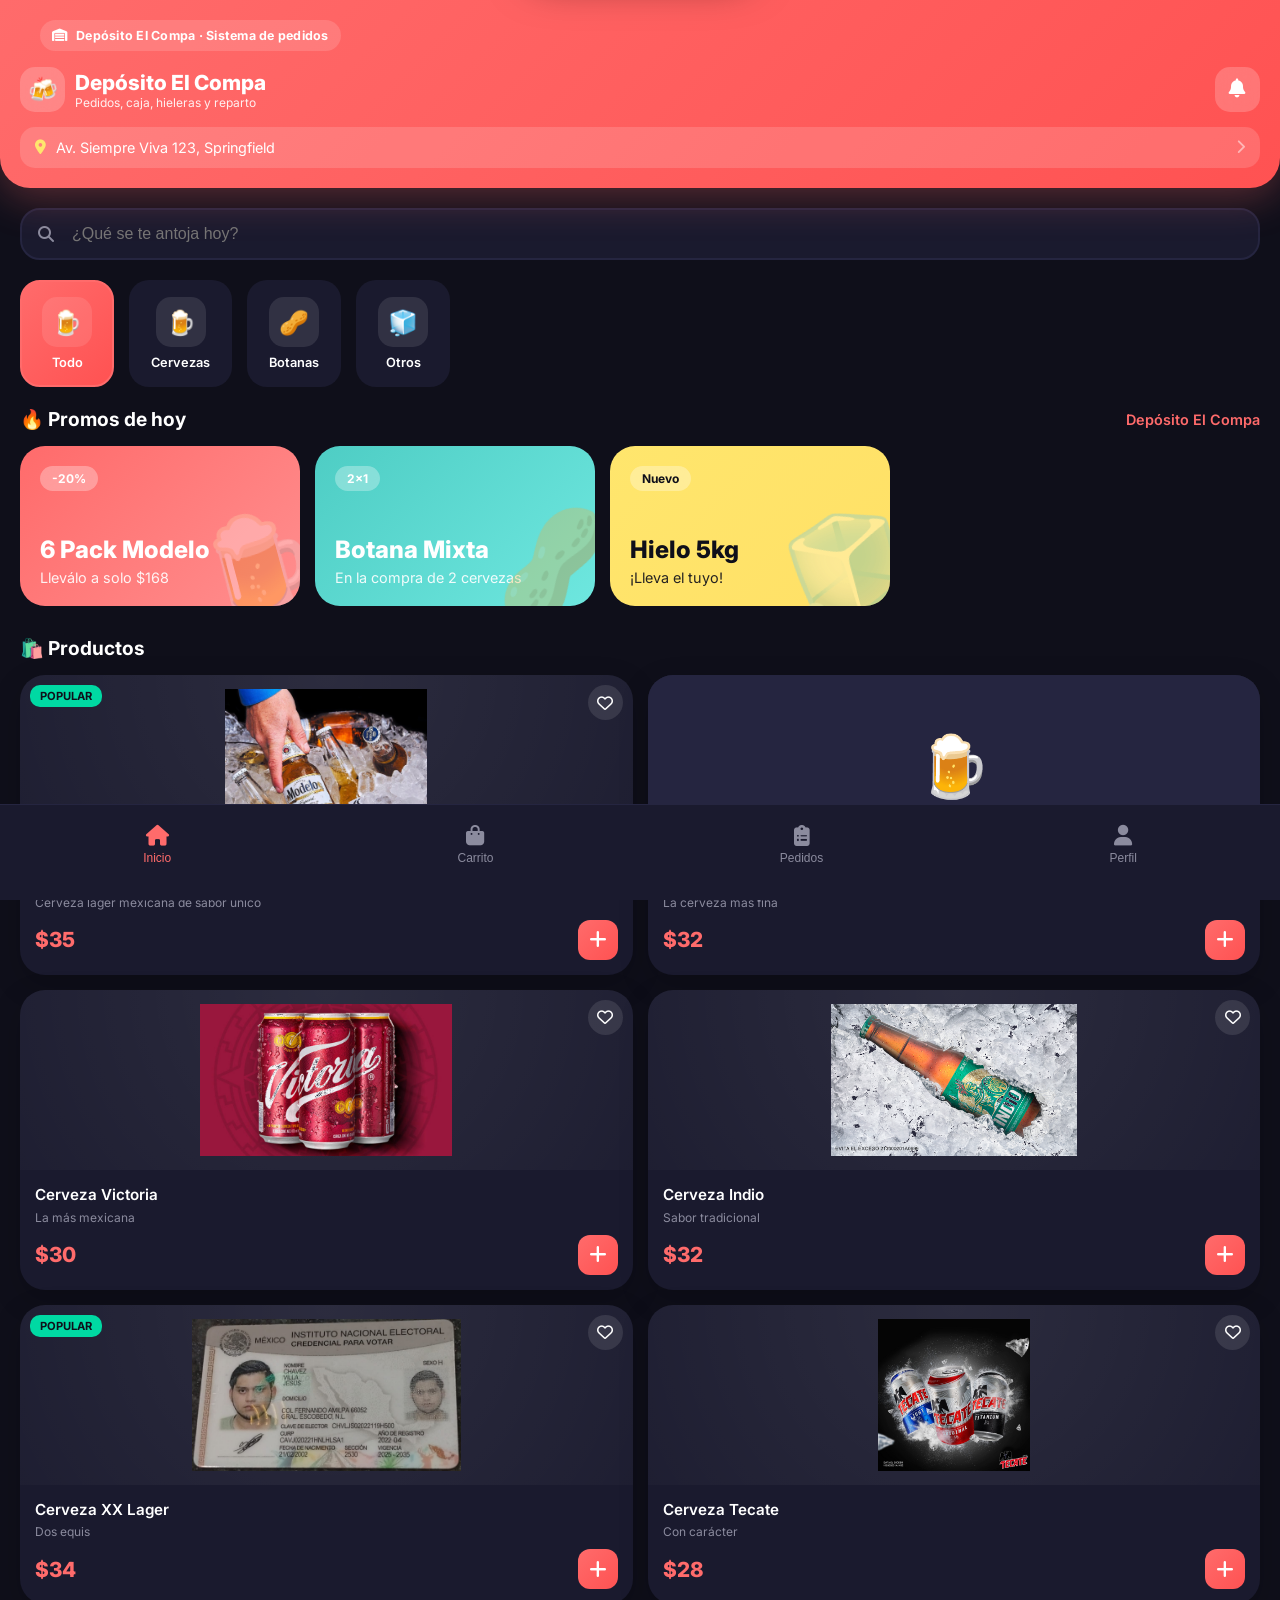
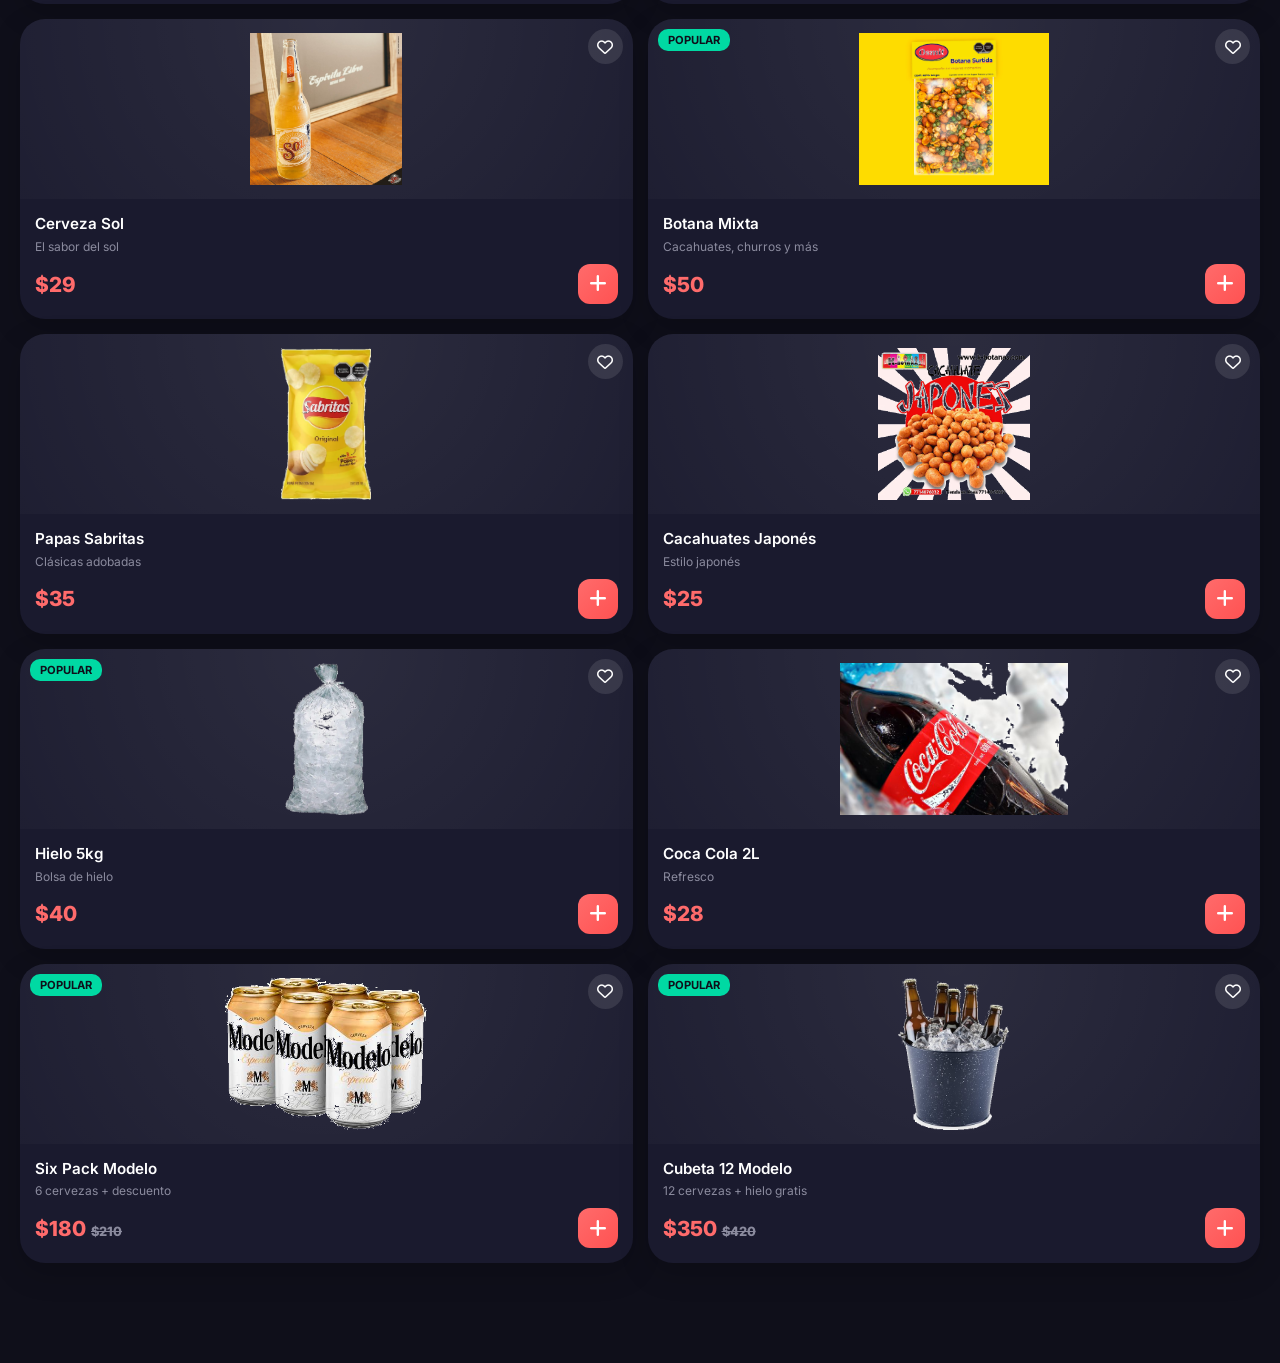
==== index.html @ a89395f4 "Make depot landing pages clearly distinct" ====
<!DOCTYPE html>
<html lang="es">
<head>
    <meta charset="UTF-8">
    <meta name="viewport" content="width=device-width, initial-scale=1.0, maximum-scale=1.0, user-scalable=no">
    <meta name="theme-color" content="#ff6b6b">
    <title>Depósito El Compa - Pedidos y Entregas</title>
    <link href="https://cdnjs.cloudflare.com/ajax/libs/font-awesome/6.4.0/css/all.min.css" rel="stylesheet">
    <link href="https://fonts.googleapis.com/css2?family=Inter:wght@300;400;500;600;700;800&display=swap" rel="stylesheet">
    <style>
        :root {
            --primary: #ff6b6b;
            --primary-dark: #ff5252;
            --secondary: #4ecdc4;
            --accent: #ffe66d;
            --dark: #0f0f1a;
            --dark-light: #1a1a2e;
            --dark-lighter: #252540;
            --light: #ffffff;
            --gray: #8b8b9e;
            --success: #00d9a3;
            --warning: #ffc107;
            --danger: #ff4757;
            --gradient: linear-gradient(135deg, var(--primary) 0%, var(--primary-dark) 100%);
            --shadow: 0 10px 40px rgba(255, 107, 107, 0.3);
        }
        * { margin: 0; padding: 0; box-sizing: border-box; -webkit-tap-highlight-color: transparent; }
        body { font-family: 'Inter', sans-serif; background: var(--dark); color: var(--light); min-height: 100vh; overflow-x: hidden; padding-bottom: 100px; }
        @keyframes slideUp { from { transform: translateY(100%); opacity: 0; } to { transform: translateY(0); opacity: 1; } }
        @keyframes fadeIn { from { opacity: 0; } to { opacity: 1; } }
        @keyframes pulse { 0%, 100% { transform: scale(1); } 50% { transform: scale(1.05); } }
        @keyframes float { 0%, 100% { transform: translateY(0); } 50% { transform: translateY(-10px); } }
        @keyframes bounce { 0%, 100% { transform: translateY(0); } 50% { transform: translateY(-20px); } }
        .app-header { background: var(--gradient); padding: 20px; position: sticky; top: 0; z-index: 100; border-radius: 0 0 30px 30px; box-shadow: var(--shadow); }
        .header-top { display: flex; justify-content: space-between; align-items: center; margin-bottom: 15px; }
        .logo { display: flex; align-items: center; gap: 10px; }
        .logo-icon { width: 45px; height: 45px; background: rgba(255,255,255,0.2); border-radius: 15px; display: flex; align-items: center; justify-content: center; font-size: 24px; backdrop-filter: blur(10px); }
        .logo-text h1 { font-size: 1.3rem; font-weight: 800; }
        .logo-text p { font-size: 0.75rem; opacity: 0.9; }
        .header-actions { display: flex; gap: 10px; }
        .btn-icon { width: 45px; height: 45px; border-radius: 15px; background: rgba(255,255,255,0.2); border: none; color: white; display: flex; align-items: center; justify-content: center; font-size: 1.2rem; backdrop-filter: blur(10px); cursor: pointer; }
        .location-bar { display: flex; align-items: center; gap: 10px; background: rgba(255,255,255,0.15); padding: 12px 15px; border-radius: 15px; font-size: 0.9rem; cursor: pointer; }
        .location-bar i:first-child { color: var(--accent); }
        .location-bar span { flex: 1; white-space: nowrap; overflow: hidden; text-overflow: ellipsis; }
        .search-container { padding: 20px; }
        .search-box { position: relative; }
        .search-input { width: 100%; padding: 15px 20px 15px 50px; background: var(--dark-light); border: 2px solid var(--dark-lighter); border-radius: 20px; color: white; font-size: 1rem; transition: all 0.3s; }
        .search-input:focus { outline: none; border-color: var(--primary); }
        .search-icon { position: absolute; left: 18px; top: 50%; transform: translateY(-50%); color: var(--gray); }
        .categories { padding: 0 20px 20px; display: flex; gap: 15px; overflow-x: auto; scrollbar-width: none; }
        .categories::-webkit-scrollbar { display: none; }
        .category-chip { display: flex; flex-direction: column; align-items: center; gap: 8px; padding: 15px 20px; background: var(--dark-light); border: 2px solid transparent; border-radius: 20px; min-width: 80px; cursor: pointer; transition: all 0.3s; }
        .category-chip.active { background: var(--gradient); border-color: var(--primary); }
        .category-icon { width: 50px; height: 50px; background: rgba(255,255,255,0.1); border-radius: 15px; display: flex; align-items: center; justify-content: center; font-size: 1.5rem; }
        .category-name { font-size: 0.8rem; font-weight: 600; }
        .promo-section { padding: 0 20px 20px; }
        .section-header { display: flex; justify-content: space-between; align-items: center; margin-bottom: 15px; }
        .section-title { font-size: 1.2rem; font-weight: 700; }
        .see-all { color: var(--primary); font-size: 0.9rem; font-weight: 600; }
        .promo-scroll { display: flex; gap: 15px; overflow-x: auto; scrollbar-width: none; padding-bottom: 10px; }
        .promo-card { min-width: 280px; height: 160px; background: linear-gradient(135deg, var(--primary), #ff8e8e); border-radius: 25px; padding: 20px; position: relative; overflow: hidden; display: flex; flex-direction: column; justify-content: space-between; }
        .promo-card:nth-child(2) { background: linear-gradient(135deg, var(--secondary), #6ee7df); }
        .promo-card:nth-child(3) { background: linear-gradient(135deg, var(--accent), #ffe066); color: var(--dark); }
        .promo-badge { background: rgba(255,255,255,0.3); backdrop-filter: blur(10px); padding: 5px 12px; border-radius: 20px; font-size: 0.75rem; font-weight: 700; width: fit-content; }
        .promo-content h3 { font-size: 1.5rem; font-weight: 800; margin-bottom: 5px; }
        .promo-content p { font-size: 0.9rem; opacity: 0.9; }
        .promo-img { position: absolute; right: -20px; bottom: -20px; font-size: 100px; opacity: 0.3; transform: rotate(-15deg); }
        .products-section { padding: 0 20px; }
        .products-grid { display: grid; grid-template-columns: repeat(2, 1fr); gap: 15px; }
        .product-card { background: var(--dark-light); border-radius: 25px; overflow: hidden; position: relative; animation: fadeIn 0.5s ease; cursor: pointer; box-shadow: 0 10px 30px rgba(0,0,0,0.18); }
        .product-image { height: 180px; padding: 14px; background: radial-gradient(circle at top, rgba(255,255,255,0.08), rgba(255,255,255,0.02)); display: flex; align-items: center; justify-content: center; position: relative; overflow: hidden; }
        .product-image img, .product-detail-image img { width: 100%; height: 100%; object-fit: contain; object-position: center; display: block; transition: transform 0.25s ease; }
        .product-card:hover .product-image img { transform: scale(1.03); }
        .product-image .image-fallback, .product-detail-image .image-fallback { position:absolute; inset:0; background: var(--dark-lighter); color:#fff; }
        .product-badge { position: absolute; top: 10px; left: 10px; background: var(--success); color: var(--dark); padding: 4px 10px; border-radius: 10px; font-size: 0.7rem; font-weight: 700; }
        .product-fav { position: absolute; top: 10px; right: 10px; width: 35px; height: 35px; background: rgba(255,255,255,0.1); border-radius: 50%; display: flex; align-items: center; justify-content: center; border: none; color: white; font-size: 1rem; cursor: pointer; }
        .product-info { padding: 15px; }
        .product-name { font-weight: 600; font-size: 0.95rem; margin-bottom: 5px; line-height: 1.3; }
        .product-desc { font-size: 0.75rem; color: var(--gray); margin-bottom: 10px; }
        .product-footer { display: flex; justify-content: space-between; align-items: center; }
        .product-price { font-size: 1.3rem; font-weight: 800; color: var(--primary); }
        .product-price span { font-size: 0.8rem; color: var(--gray); text-decoration: line-through; margin-left: 5px; }
        .btn-add { width: 40px; height: 40px; border-radius: 12px; background: var(--gradient); border: none; color: white; display: flex; align-items: center; justify-content: center; font-size: 1.2rem; cursor: pointer; }
        .floating-cart { position: fixed; bottom: 100px; left: 50%; transform: translateX(-50%); background: var(--gradient); padding: 15px 25px; border-radius: 50px; display: flex; align-items: center; gap: 15px; box-shadow: var(--shadow); z-index: 99; animation: slideUp 0.3s ease; cursor: pointer; }
        .cart-info { display: flex; flex-direction: column; }
        .cart-count { font-size: 0.8rem; opacity: 0.9; }
        .cart-total { font-size: 1.2rem; font-weight: 800; }
        .cart-arrow { width: 35px; height: 35px; background: rgba(255,255,255,0.2); border-radius: 50%; display: flex; align-items: center; justify-content: center; }
        .bottom-nav { position: fixed; bottom: 0; left: 0; right: 0; background: var(--dark-light); border-top: 1px solid var(--dark-lighter); display: flex; justify-content: space-around; padding: 10px 0 25px; z-index: 100; }
        .nav-item { display: flex; flex-direction: column; align-items: center; gap: 5px; padding: 10px 20px; color: var(--gray); text-decoration: none; font-size: 0.75rem; background: none; border: none; cursor: pointer; transition: all 0.3s; }
        .nav-item.active { color: var(--primary); }
        .nav-item i { font-size: 1.3rem; }
        .modal { display: none; position: fixed; top: 0; left: 0; width: 100%; height: 100%; background: rgba(0,0,0,0.8); backdrop-filter: blur(10px); z-index: 1000; animation: fadeIn 0.3s; }
        .modal.active { display: flex; flex-direction: column; justify-content: flex-end; }
        .modal-content { background: var(--dark-light); border-radius: 30px 30px 0 0; max-height: 90vh; overflow-y: auto; animation: slideUp 0.3s ease; }
        .modal-header { padding: 20px; border-bottom: 1px solid var(--dark-lighter); display: flex; justify-content: space-between; align-items: center; }
        .modal-title { font-size: 1.3rem; font-weight: 700; }
        .btn-close { width: 40px; height: 40px; border-radius: 50%; background: var(--dark-lighter); border: none; color: white; font-size: 1.2rem; cursor: pointer; }
        .product-detail-image { height: 300px; padding: 18px; background: radial-gradient(circle at top, rgba(255,255,255,0.08), rgba(255,255,255,0.02)); display: flex; align-items: center; justify-content: center; position: relative; overflow:hidden; }
        .product-detail-info { padding: 25px; }
        .product-detail-header { display: flex; justify-content: space-between; align-items: start; margin-bottom: 15px; }
        .product-detail-title { font-size: 1.5rem; font-weight: 700; flex: 1; }
        .product-detail-price { font-size: 1.8rem; font-weight: 800; color: var(--primary); }
        .product-detail-desc { color: var(--gray); line-height: 1.6; margin-bottom: 20px; }
        .quantity-selector { display: flex; align-items: center; justify-content: center; gap: 20px; margin: 30px 0; padding: 20px; background: var(--dark-lighter); border-radius: 20px; }
        .qty-btn { width: 50px; height: 50px; border-radius: 15px; background: var(--dark); border: none; color: white; font-size: 1.5rem; cursor: pointer; }
        .qty-value { font-size: 1.5rem; font-weight: 700; min-width: 50px; text-align: center; }
        .btn-primary { width: 100%; padding: 18px; background: var(--gradient); border: none; border-radius: 20px; color: white; font-size: 1.1rem; font-weight: 700; cursor: pointer; display: flex; align-items: center; justify-content: center; gap: 10px; }
        .cart-items { padding: 20px; }
        .cart-item { display: flex; gap: 15px; padding: 15px; background: var(--dark-lighter); border-radius: 20px; margin-bottom: 15px; }
        .cart-item-img { width: 80px; height: 80px; background: var(--dark); border-radius: 15px; display: flex; align-items: center; justify-content: center; font-size: 2rem; }
        .cart-item-info { flex: 1; }
        .cart-item-name { font-weight: 600; margin-bottom: 5px; }
        .cart-item-price { color: var(--primary); font-weight: 700; font-size: 1.1rem; }
        .cart-item-actions { display: flex; align-items: center; gap: 15px; margin-top: 10px; }
        .cart-qty { display: flex; align-items: center; gap: 10px; background: var(--dark); padding: 5px 15px; border-radius: 10px; }
        .cart-qty button { background: none; border: none; color: white; font-size: 1.2rem; width: 30px; cursor: pointer; }
        .cart-summary { padding: 20px; border-top: 1px solid var(--dark-lighter); }
        .summary-row { display: flex; justify-content: space-between; margin-bottom: 10px; color: var(--gray); }
        .summary-row.total { color: white; font-size: 1.3rem; font-weight: 700; margin-top: 15px; padding-top: 15px; border-top: 1px solid var(--dark-lighter); }
        .checkout-form { padding: 20px; }
        .form-group { margin-bottom: 20px; }
        .form-label { display: block; margin-bottom: 8px; font-weight: 600; font-size: 0.9rem; }
        .form-input, .form-select, .form-textarea { width: 100%; padding: 15px; background: var(--dark-lighter); border: 2px solid transparent; border-radius: 15px; color: white; font-size: 1rem; font-family: inherit; }
        .form-input:focus, .form-select:focus, .form-textarea:focus { outline: none; border-color: var(--primary); }
        .payment-methods { display: flex; gap: 10px; flex-wrap: wrap; }
        .payment-method { flex: 1; min-width: 100px; padding: 15px; background: var(--dark-lighter); border: 2px solid transparent; border-radius: 15px; text-align: center; cursor: pointer; transition: all 0.3s; }
        .payment-method.selected { border-color: var(--primary); background: rgba(255, 107, 107, 0.1); }
        .payment-method i { font-size: 1.5rem; margin-bottom: 8px; display: block; }
        .tracking-container { padding: 20px; text-align: center; }
        .tracking-icon { width: 120px; height: 120px; background: var(--gradient); border-radius: 50%; display: flex; align-items: center; justify-content: center; font-size: 60px; margin: 0 auto 30px; animation: float 3s ease-in-out infinite; box-shadow: var(--shadow); }
        .tracking-status { font-size: 1.5rem; font-weight: 700; margin-bottom: 10px; }
        .tracking-desc { color: var(--gray); margin-bottom: 30px; }
        .progress-bar { display: flex; justify-content: space-between; position: relative; margin-bottom: 40px; }
        .progress-line { position: absolute; top: 20px; left: 10%; right: 10%; height: 4px; background: var(--dark-lighter); z-index: 0; }
        .progress-fill { height: 100%; background: var(--gradient); transition: width 0.5s ease; }
        .progress-step { display: flex; flex-direction: column; align-items: center; gap: 10px; z-index: 1; }
        .step-dot { width: 40px; height: 40px; border-radius: 50%; background: var(--dark-lighter); display: flex; align-items: center; justify-content: center; font-size: 1rem; border: 3px solid transparent; }
        .progress-step.active .step-dot { background: var(--gradient); border-color: var(--primary); animation: pulse 2s infinite; }
        .progress-step.completed .step-dot { background: var(--success); }
        .step-label { font-size: 0.75rem; color: var(--gray); }
        .progress-step.active .step-label { color: var(--primary); font-weight: 600; }
        .order-history-item { padding: 20px; background: var(--dark-lighter); border-radius: 20px; margin-bottom: 15px; }
        .history-header { display: flex; justify-content: space-between; align-items: center; margin-bottom: 15px; }
        .history-id { font-weight: 700; }
        .history-date { font-size: 0.8rem; color: var(--gray); }
        .history-status { padding: 5px 12px; border-radius: 20px; font-size: 0.75rem; font-weight: 700; }
        .status-delivered { background: rgba(0, 217, 163, 0.2); color: var(--success); }
        .status-cancelled { background: rgba(255, 71, 87, 0.2); color: var(--danger); }
        .history-products { display: flex; gap: 10px; margin-bottom: 15px; }
        .history-product { width: 50px; height: 50px; background: var(--dark); border-radius: 12px; display: flex; align-items: center; justify-content: center; font-size: 1.5rem; }
        .history-footer { display: flex; justify-content: space-between; align-items: center; padding-top: 15px; border-top: 1px solid var(--dark); }
        .history-total { font-size: 1.2rem; font-weight: 700; }
        .btn-reorder { padding: 10px 20px; background: var(--gradient); border: none; border-radius: 12px; color: white; font-weight: 600; font-size: 0.9rem; cursor: pointer; }
        .profile-header { background: var(--gradient); padding: 40px 20px; text-align: center; border-radius: 0 0 30px 30px; }
        .profile-avatar { width: 100px; height: 100px; background: rgba(255,255,255,0.2); border-radius: 50%; display: flex; align-items: center; justify-content: center; font-size: 50px; margin: 0 auto 15px; border: 4px solid rgba(255,255,255,0.3); }
        .profile-name { font-size: 1.5rem; font-weight: 700; }
        .profile-phone { opacity: 0.9; margin-top: 5px; }
        .profile-menu { padding: 20px; }
        .menu-item { display: flex; align-items: center; gap: 15px; padding: 20px; background: var(--dark-lighter); border-radius: 15px; margin-bottom: 10px; text-decoration: none; color: white; cursor: pointer; border: none; width: 100%; text-align: left; }
        .menu-icon { width: 45px; height: 45px; background: var(--dark); border-radius: 12px; display: flex; align-items: center; justify-content: center; font-size: 1.2rem; color: var(--primary); }
        .menu-arrow { margin-left: auto; color: var(--gray); }
        .toast { position: fixed; top: 20px; left: 50%; transform: translateX(-50%) translateY(-100px); background: var(--dark-light); padding: 15px 25px; border-radius: 50px; display: flex; align-items: center; gap: 10px; box-shadow: 0 10px 40px rgba(0,0,0,0.5); z-index: 2000; transition: transform 0.3s ease; border: 1px solid var(--dark-lighter); }
        .toast.show { transform: translateX(-50%) translateY(0); }
        .toast.success { border-color: var(--success); }
        .toast i { font-size: 1.2rem; color: var(--success); }
        .empty-state { text-align: center; padding: 60px 20px; }
        .empty-icon { font-size: 80px; margin-bottom: 20px; opacity: 0.5; }
        .empty-title { font-size: 1.3rem; font-weight: 700; margin-bottom: 10px; }
        .empty-desc { color: var(--gray); margin-bottom: 20px; }
        .hidden { display: none !important; }
        .beer-animation { position: fixed; top: 50%; left: 50%; transform: translate(-50%, -50%); font-size: 100px; z-index: 3000; animation: bounce 0.5s ease; pointer-events: none; }
    </style>
</head>
<body>
    <div class="toast" id="toast"><i class="fas fa-check-circle"></i><span id="toastMessage">Producto agregado</span></div>
    <header class="app-header" id="mainHeader">
        <div style="margin:0 20px 16px; display:inline-flex; align-items:center; gap:8px; padding:8px 12px; border-radius:999px; background:rgba(255,255,255,.14); color:#fff; font-size:.78rem; font-weight:700; letter-spacing:.02em;">
            <i class="fas fa-warehouse"></i> Depósito El Compa · Sistema de pedidos
        </div>
        <div class="header-top">
            <div class="logo">
                <div class="logo-icon">🍻</div>
                <div class="logo-text"><h1>Depósito El Compa</h1><p>Pedidos, caja, hieleras y reparto</p></div>
            </div>
            <div class="header-actions"><button class="btn-icon" onclick="showNotifications()"><i class="fas fa-bell"></i></button></div>
        </div>
        <div class="location-bar" onclick="editAddress()"><i class="fas fa-map-marker-alt"></i><span id="userAddress">Av. Siempre Viva 123, Springfield</span><i class="fas fa-chevron-right" style="opacity: 0.5;"></i></div>
    </header>
    <main id="mainContent">
        <div class="search-container"><div class="search-box"><i class="fas fa-search search-icon"></i><input type="text" class="search-input" placeholder="¿Qué se te antoja hoy?" id="searchInput" onkeyup="searchProducts()"></div></div>
        <div class="categories" id="categoriesContainer">
            <div class="category-chip active" onclick="filterCategory('all', this)"><div class="category-icon">🍺</div><span class="category-name">Todo</span></div>
            <div class="category-chip" onclick="filterCategory('cerveza', this)"><div class="category-icon">🍺</div><span class="category-name">Cervezas</span></div>
            <div class="category-chip" onclick="filterCategory('botana', this)"><div class="category-icon">🥜</div><span class="category-name">Botanas</span></div>
            <div class="category-chip" onclick="filterCategory('otros', this)"><div class="category-icon">🧊</div><span class="category-name">Otros</span></div>
        </div>
        <div class="promo-section">
            <div class="section-header"><h2 class="section-title">🔥 Promos de hoy</h2><span class="see-all">Depósito El Compa</span></div>
            <div class="promo-scroll">
                <div class="promo-card" onclick="quickAdd(13)"><span class="promo-badge">-20%</span><div class="promo-content"><h3>6 Pack Modelo</h3><p>Lleválo a solo $168</p></div><div class="promo-img">🍺</div></div>
                <div class="promo-card" onclick="quickAdd(8)"><span class="promo-badge">2x1</span><div class="promo-content"><h3>Botana Mixta</h3><p>En la compra de 2 cervezas</p></div><div class="promo-img">🥜</div></div>
                <div class="promo-card" onclick="quickAdd(11)"><span class="promo-badge">Nuevo</span><div class="promo-content"><h3>Hielo 5kg</h3><p>¡Lleva el tuyo!</p></div><div class="promo-img">🧊</div></div>
            </div>
        </div>
        <div class="products-section"><div class="section-header"><h2 class="section-title">🛍️ Productos</h2></div><div class="products-grid" id="productsGrid"></div></div>
    </main>
    <section id="cartSection" class="hidden">
        <div style="padding: 20px;"><div class="section-header"><h2 class="section-title">🛒 Tu Carrito</h2><button class="btn-icon" onclick="clearCart()" style="background: var(--dark-lighter);"><i class="fas fa-trash"></i></button></div></div>
        <div class="cart-items" id="cartItemsContainer"></div>
        <div class="cart-summary">
            <div class="summary-row"><span>Subtotal</span><span id="cartSubtotal">$0</span></div>
            <div class="summary-row"><span>Envío</span><span style="color: var(--success);">Gratis</span></div>
            <div class="summary-row" id="discountRow" style="display: none; color: var(--success);"><span>Descuento</span><span id="cartDiscount">-$0</span></div>
            <div class="summary-row total"><span>Total</span><span id="cartTotal">$0</span></div>
            <div style="margin: 20px 0;"><input type="text" class="form-input" placeholder="Código de descuento" id="promoCode" style="margin-bottom: 10px;"><button class="btn-primary" onclick="applyPromo()" style="background: var(--dark-lighter); margin-bottom: 10px;">Aplicar código</button></div>
            <button class="btn-primary" onclick="openCheckout()"><i class="fas fa-credit-card"></i>Proceder al pago</button>
        </div>
    </section>
    <section id="ordersSection" class="hidden"><div style="padding: 20px;"><h2 class="section-title">📦 Mis Pedidos</h2></div><div id="activeOrder" style="display: none;"><div class="tracking-container"><div class="tracking-icon" id="trackingIcon">🍺</div><div class="tracking-status" id="trackingStatus">Preparando tu pedido</div><div class="tracking-desc" id="trackingDesc">Estamos armando tu pedido con todo el cariño</div><div class="progress-bar"><div class="progress-line"><div class="progress-fill" id="progressFill" style="width: 25%;"></div></div><div class="progress-step completed"><div class="step-dot"><i class="fas fa-check"></i></div><span class="step-label">Recibido</span></div><div class="progress-step active" id="stepPreparing"><div class="step-dot"><i class="fas fa-fire"></i></div><span class="step-label">Preparando</span></div><div class="progress-step" id="stepReady"><div class="step-dot"><i class="fas fa-box"></i></div><span class="step-label">Listo</span></div><div class="progress-step" id="stepDelivered"><div class="step-dot"><i class="fas fa-motorcycle"></i></div><span class="step-label">Entregado</span></div></div><div style="background: var(--dark-lighter); padding: 20px; border-radius: 20px; margin-top: 20px;"><div style="display: flex; justify-content: space-between; margin-bottom: 10px;"><span style="color: var(--gray);">Pedido #</span><span id="trackingOrderId" style="font-weight: 700;">#1234</span></div><div style="display: flex; justify-content: space-between;"><span style="color: var(--gray);">Tiempo estimado</span><span style="color: var(--success); font-weight: 700;">25-30 min</span></div></div></div></div><div class="profile-menu" id="ordersHistory"></div></section>
    <section id="profileSection" class="hidden"><div class="profile-header"><div class="profile-avatar">👤</div><div class="profile-name" id="profileName">Invitado</div><div class="profile-phone" id="profilePhone">Inicia sesión para guardar tus datos</div></div><div class="profile-menu"><button class="menu-item" onclick="editProfile()"><div class="menu-icon"><i class="fas fa-user-edit"></i></div><div style="flex: 1;"><div style="font-weight: 600;">Editar perfil</div><div style="font-size: 0.8rem; color: var(--gray);">Nombre, teléfono, dirección</div></div><i class="fas fa-chevron-right menu-arrow"></i></button><button class="menu-item" onclick="editAddress()"><div class="menu-icon"><i class="fas fa-map-marker-alt"></i></div><div style="flex: 1;"><div style="font-weight: 600;">Mis direcciones</div><div style="font-size: 0.8rem; color: var(--gray);">Administra tus direcciones guardadas</div></div><i class="fas fa-chevron-right menu-arrow"></i></button><button class="menu-item"><div class="menu-icon"><i class="fas fa-heart"></i></div><div style="flex: 1;"><div style="font-weight: 600;">Favoritos</div><div style="font-size: 0.8rem; color: var(--gray);">Tus productos favoritos</div></div><i class="fas fa-chevron-right menu-arrow"></i></button><button class="menu-item" onclick="contactSupport()"><div class="menu-icon"><i class="fas fa-headset"></i></div><div style="flex: 1;"><div style="font-weight: 600;">Ayuda y soporte</div><div style="font-size: 0.8rem; color: var(--gray);">Contáctanos por WhatsApp</div></div><i class="fas fa-chevron-right menu-arrow"></i></button><div style="margin-top: 30px; text-align: center; color: var(--gray); font-size: 0.8rem;"><p>Depósito El Compa v1.0</p><p style="margin-top: 5px;">Hecho con 🍺 en Monterrey</p></div></div></section>
    <div class="floating-cart" id="floatingCart" onclick="showCart()" style="display: none;"><div class="cart-info"><span class="cart-count" id="floatingCount">0 items</span><span class="cart-total" id="floatingTotal">$0</span></div><div class="cart-arrow"><i class="fas fa-arrow-up"></i></div></div>
    <nav class="bottom-nav"><button class="nav-item active" onclick="showSection('home', this)"><i class="fas fa-home"></i><span>Inicio</span></button><button class="nav-item" onclick="showSection('cart', this)"><i class="fas fa-shopping-bag"></i><span>Carrito</span></button><button class="nav-item" onclick="showSection('orders', this)"><i class="fas fa-clipboard-list"></i><span>Pedidos</span></button><button class="nav-item" onclick="showSection('profile', this)"><i class="fas fa-user"></i><span>Perfil</span></button></nav>
    <div class="modal" id="productModal"><div class="modal-content"><div class="product-detail-image" id="modalProductImage">🍺<button class="btn-close" onclick="closeModal('productModal')" style="position: absolute; top: 20px; right: 20px;"><i class="fas fa-times"></i></button></div><div class="product-detail-info"><div class="product-detail-header"><h2 class="product-detail-title" id="modalProductName">Cerveza Modelo</h2><div class="product-detail-price" id="modalProductPrice">$35</div></div><p class="product-detail-desc" id="modalProductDesc">Cerveza lager mexicana de sabor único y refrescante. Perfecta para cualquier ocasión.</p><div class="quantity-selector"><button class="qty-btn" onclick="changeModalQty(-1)">-</button><span class="qty-value" id="modalQty">1</span><button class="qty-btn" onclick="changeModalQty(1)">+</button></div><button class="btn-primary" onclick="addFromModal()"><i class="fas fa-plus"></i>Agregar al carrito • $<span id="modalTotal">35</span></button></div></div></div>
    <div class="modal" id="checkoutModal"><div class="modal-content"><div class="modal-header"><h3 class="modal-title">Finalizar Compra</h3><button class="btn-close" onclick="closeModal('checkoutModal')"><i class="fas fa-times"></i></button></div><form class="checkout-form" onsubmit="processPayment(event)"><div class="form-group"><label class="form-label">Nombre completo</label><input type="text" class="form-input" id="checkoutName" required placeholder="Tu nombre"></div><div class="form-group"><label class="form-label">Teléfono</label><input type="tel" class="form-input" id="checkoutPhone" required placeholder="81XXXXXXXX"></div><div class="form-group"><label class="form-label">Dirección de entrega</label><textarea class="form-textarea" id="checkoutAddress" rows="2" required placeholder="Calle, número, colonia..."></textarea></div><div class="form-group"><label class="form-label">Referencia (opcional)</label><input type="text" class="form-input" id="checkoutReference" placeholder="Color de casa, entre calles..."></div><div class="form-group"><label class="form-label">Método de pago</label><div class="payment-methods"><div class="payment-method selected" onclick="selectPayment(this, 'efectivo')"><i class="fas fa-money-bill-wave"></i><span>Efectivo</span></div><div class="payment-method" onclick="selectPayment(this, 'tarjeta')"><i class="fas fa-credit-card"></i><span>Tarjeta</span></div><div class="payment-method" onclick="selectPayment(this, 'transfer')"><i class="fas fa-exchange-alt"></i><span>Transfer</span></div></div></div><div class="form-group" id="cashChange" style="display: none;"><label class="form-label">¿Con cuánto pagas? (para calcular cambio)</label><input type="number" class="form-input" id="cashAmount" placeholder="Ej: 500"></div><div style="background: var(--dark-lighter); padding: 20px; border-radius: 15px; margin-bottom: 20px;"><div style="display: flex; justify-content: space-between; margin-bottom: 10px;"><span style="color: var(--gray);">Subtotal</span><span id="checkoutSubtotal">$0</span></div><div style="display: flex; justify-content: space-between; font-size: 1.2rem; font-weight: 700;"><span>Total a pagar</span><span id="checkoutTotal" style="color: var(--primary);">$0</span></div></div><button type="submit" class="btn-primary"><i class="fas fa-paper-plane"></i>Confirmar pedido</button></form></div></div>
    <div class="modal" id="addressModal"><div class="modal-content" style="max-height: 70vh;"><div class="modal-header"><h3 class="modal-title">Tu Dirección</h3><button class="btn-close" onclick="closeModal('addressModal')"><i class="fas fa-times"></i></button></div><div style="padding: 20px;"><div class="form-group"><label class="form-label">Dirección completa</label><textarea class="form-textarea" id="newAddress" rows="3" placeholder="Calle, número, colonia, código postal..."></textarea></div><button class="btn-primary" onclick="saveAddress()"><i class="fas fa-save"></i>Guardar dirección</button></div></div></div>
    <script>
        window.DEPOSITO_GAS_URL = 'https://script.google.com/macros/s/AKfycbw36LgiUW3Mp7ezvsQKcaDOAITZSryrMLdOXf0zu-8AtORq8l_0lwWkMu8RLYaS24ZZ/exec';
    </script>
    <script src="js/deposito-api.js"></script>
    <script>
        const state = { cart: [], products: [{ id: 1, name: 'Cerveza Modelo Especial', price: 35, category: 'cerveza', icon: '🍺', image: 'modelo.png', desc: 'Cerveza lager mexicana de sabor único', popular: true },{ id: 2, name: 'Cerveza Corona', price: 32, category: 'cerveza', icon: '🍺', image: 'corona.png', desc: 'La cerveza más fina', popular: true },{ id: 3, name: 'Cerveza Victoria', price: 30, category: 'cerveza', icon: '🍺', image: 'victoria.png', desc: 'La más mexicana', popular: false },{ id: 4, name: 'Cerveza Indio', price: 32, category: 'cerveza', icon: '🍺', image: 'indio.png', desc: 'Sabor tradicional', popular: false },{ id: 5, name: 'Cerveza XX Lager', price: 34, category: 'cerveza', icon: '🍺', image: 'xx.png', desc: 'Dos equis', popular: true },{ id: 6, name: 'Cerveza Tecate', price: 28, category: 'cerveza', icon: '🍺', image: 'tecate.png', desc: 'Con carácter', popular: false },{ id: 7, name: 'Cerveza Sol', price: 29, category: 'cerveza', icon: '🍺', image: 'sol.png', desc: 'El sabor del sol', popular: false },{ id: 8, name: 'Botana Mixta', price: 50, category: 'botana', icon: '🥜', image: 'botana.png', desc: 'Cacahuates, churros y más', popular: true },{ id: 9, name: 'Papas Sabritas', price: 35, category: 'botana', icon: '🥔', image: 'papas.png', desc: 'Clásicas adobadas', popular: false },{ id: 10, name: 'Cacahuates Japonés', price: 25, category: 'botana', icon: '🥜', image: 'cacahuates.png', desc: 'Estilo japonés', popular: false },{ id: 11, name: 'Hielo 5kg', price: 40, category: 'otros', icon: '🧊', image: 'hielo.png', desc: 'Bolsa de hielo', popular: true },{ id: 12, name: 'Coca Cola 2L', price: 28, category: 'otros', icon: '🥤', image: 'refresco.png', desc: 'Refresco', popular: false },{ id: 13, name: 'Six Pack Modelo', price: 180, category: 'cerveza', icon: '📦', image: 'sixpackmodelo.png', desc: '6 cervezas + descuento', popular: true, oldPrice: 210 },{ id: 14, name: 'Cubeta 12 Modelo', price: 350, category: 'cerveza', icon: '🪣', image: 'cubeta12modelo.png', desc: '12 cervezas + hielo gratis', popular: true, oldPrice: 420 }], orders: [], currentProduct: null, modalQty: 1, user: { name: '', phone: '', address: 'Av. Siempre Viva 123, Springfield' }, activeOrder: null, activeOrderId: localStorage.getItem('elCompaActiveOrderId') || null, paymentMethod: 'efectivo' };
        document.addEventListener('DOMContentLoaded', () => { renderProducts(); loadUserData(); updateCartUI(); });
        function loadUserData() { const saved = localStorage.getItem('elCompaUser'); if (saved) { state.user = JSON.parse(saved); document.getElementById('userAddress').textContent = state.user.address; document.getElementById('profileName').textContent = state.user.name || 'Cliente'; document.getElementById('profilePhone').textContent = state.user.phone || ''; } }
        function saveActiveOrderId(id) { state.activeOrderId = id ? String(id) : null; if (state.activeOrderId) localStorage.setItem('elCompaActiveOrderId', state.activeOrderId); else localStorage.removeItem('elCompaActiveOrderId'); }
        function saveUserData() { localStorage.setItem('elCompaUser', JSON.stringify(state.user)); }
        function renderProducts(filter = 'all') { const grid = document.getElementById('productsGrid'); let products = state.products; if (filter !== 'all') products = products.filter(p => p.category === filter); grid.innerHTML = products.map(p => `<div class="product-card" onclick="openProductModal(${p.id})"><div class="product-image">${p.popular ? '<span class="product-badge">POPULAR</span>' : ''}<button class="product-fav" onclick="event.stopPropagation(); toggleFav(this)"><i class="far fa-heart"></i></button><img src="assets/images/${p.image || ''}" alt="${p.name}" onerror="this.style.display='none'; this.nextElementSibling.style.display='flex';"><div class="image-fallback" style="display:none;align-items:center;justify-content:center;font-size:60px;">${p.icon}</div></div><div class="product-info"><div class="product-name">${p.name}</div><div class="product-desc">${p.desc}</div><div class="product-footer"><div class="product-price">$${p.price}${p.oldPrice ? `<span>$${p.oldPrice}</span>` : ''}</div><button class="btn-add" onclick="event.stopPropagation(); quickAdd(${p.id})"><i class="fas fa-plus"></i></button></div></div></div>`).join(''); }
        function filterCategory(category, element) { document.querySelectorAll('.category-chip').forEach(c => c.classList.remove('active')); element.classList.add('active'); renderProducts(category); }
        function searchProducts() { const term = document.getElementById('searchInput').value.toLowerCase(); const grid = document.getElementById('productsGrid'); const filtered = state.products.filter(p => p.name.toLowerCase().includes(term) || p.desc.toLowerCase().includes(term)); if (filtered.length === 0) { grid.innerHTML = `<div class="empty-state" style="grid-column: 1/-1;"><div class="empty-icon">🔍</div><div class="empty-title">No encontramos resultados</div><div class="empty-desc">Intenta con otra búsqueda</div></div>`; } else { grid.innerHTML = filtered.map(p => `<div class="product-card" onclick="openProductModal(${p.id})"><div class="product-image"><img src="assets/images/${p.image || ''}" alt="${p.name}" onerror="this.style.display='none'; this.nextElementSibling.style.display='flex';"><div class="image-fallback" style="display:none;align-items:center;justify-content:center;font-size:60px;">${p.icon}</div></div><div class="product-info"><div class="product-name">${p.name}</div><div class="product-price">$${p.price}</div></div></div>`).join(''); } }
        function openProductModal(id) { const product = state.products.find(p => p.id === id); state.currentProduct = product; state.modalQty = 1; document.getElementById('modalProductName').textContent = product.name; document.getElementById('modalProductPrice').textContent = `$${product.price}`; document.getElementById('modalProductDesc').textContent = product.desc; document.getElementById('modalProductImage').innerHTML = `<img src="assets/images/${product.image || ''}" alt="${product.name}" style="width:100%;height:100%;object-fit:contain;object-position:center;padding:18px;" onerror="this.style.display='none'; this.nextElementSibling.style.display='flex';"><div style="display:none;align-items:center;justify-content:center;width:100%;height:100%;font-size:120px;">${product.icon}</div><button class="btn-close" onclick="closeModal('productModal')" style="position: absolute; top: 20px; right: 20px;"><i class="fas fa-times"></i></button>`; document.getElementById('modalQty').textContent = '1'; document.getElementById('modalTotal').textContent = product.price; document.getElementById('productModal').classList.add('active'); }
        function changeModalQty(delta) { state.modalQty += delta; if (state.modalQty < 1) state.modalQty = 1; document.getElementById('modalQty').textContent = state.modalQty; document.getElementById('modalTotal').textContent = state.currentProduct.price * state.modalQty; }
        function addFromModal() { addToCart(state.currentProduct.id, state.modalQty); closeModal('productModal'); }
        function closeModal(id) { document.getElementById(id).classList.remove('active'); }
        function quickAdd(id) { addToCart(id, 1); const beer = document.createElement('div'); beer.className = 'beer-animation'; beer.textContent = '🍺'; document.body.appendChild(beer); setTimeout(() => beer.remove(), 500); }
        function addToCart(id, qty) { const product = state.products.find(p => p.id === id); const existing = state.cart.find(item => item.id === id); if (existing) existing.qty += qty; else state.cart.push({ ...product, qty }); updateCartUI(); showToast(`${product.name} agregado`); }
        function updateCartUI() { const totalItems = state.cart.reduce((sum, item) => sum + item.qty, 0); const totalPrice = state.cart.reduce((sum, item) => sum + (item.price * item.qty), 0); const floating = document.getElementById('floatingCart'); if (totalItems > 0) { floating.style.display = 'flex'; document.getElementById('floatingCount').textContent = `${totalItems} items`; document.getElementById('floatingTotal').textContent = `$${totalPrice}`; } else floating.style.display = 'none'; const container = document.getElementById('cartItemsContainer'); if (state.cart.length === 0) { container.innerHTML = `<div class="empty-state"><div class="empty-icon">🛒</div><div class="empty-title">Tu carrito está vacío</div><div class="empty-desc">Agrega productos para comenzar</div><button class="btn-primary" onclick="showSection('home', document.querySelectorAll('.nav-item')[0])">Ver productos</button></div>`; } else { container.innerHTML = state.cart.map(item => `<div class="cart-item"><div class="cart-item-img">${item.icon}</div><div class="cart-item-info"><div class="cart-item-name">${item.name}</div><div class="cart-item-price">$${item.price * item.qty}</div><div class="cart-item-actions"><button onclick="removeFromCart(${item.id})" style="color: var(--danger); background: none; border: none; cursor: pointer;"><i class="fas fa-trash"></i></button><div class="cart-qty"><button onclick="updateQty(${item.id}, -1)">-</button><span>${item.qty}</span><button onclick="updateQty(${item.id}, 1)">+</button></div></div></div></div>`).join(''); } document.getElementById('cartSubtotal').textContent = `$${totalPrice}`; document.getElementById('cartTotal').textContent = `$${totalPrice}`; document.getElementById('checkoutSubtotal').textContent = `$${totalPrice}`; document.getElementById('checkoutTotal').textContent = `$${totalPrice}`; }
        function updateQty(id, delta) { const item = state.cart.find(i => i.id === id); if (item) { item.qty += delta; if (item.qty <= 0) removeFromCart(id); else updateCartUI(); } }
        function removeFromCart(id) { state.cart = state.cart.filter(i => i.id !== id); updateCartUI(); }
        function clearCart() { if (confirm('¿Vaciar carrito?')) { state.cart = []; updateCartUI(); } }
        function applyPromo() { const code = document.getElementById('promoCode').value.toUpperCase(); const subtotal = state.cart.reduce((sum, item) => sum + (item.price * item.qty), 0); if (code === 'COMPA10') { const discount = subtotal * 0.10; document.getElementById('discountRow').style.display = 'flex'; document.getElementById('cartDiscount').textContent = `-$${discount}`; document.getElementById('cartTotal').textContent = `$${subtotal - discount}`; showToast('Descuento aplicado: 10% off'); } else if (code === 'COMPA20') { const discount = subtotal * 0.20; document.getElementById('discountRow').style.display = 'flex'; document.getElementById('cartDiscount').textContent = `-$${discount}`; document.getElementById('cartTotal').textContent = `$${subtotal - discount}`; showToast('Descuento aplicado: 20% off'); } else { showToast('Código no válido'); } }
        function showSection(section, navItem) { document.getElementById('mainContent').classList.add('hidden'); document.getElementById('cartSection').classList.add('hidden'); document.getElementById('ordersSection').classList.add('hidden'); document.getElementById('profileSection').classList.add('hidden'); document.getElementById('mainHeader').style.display = 'none'; if (section === 'home') { document.getElementById('mainContent').classList.remove('hidden'); document.getElementById('mainHeader').style.display = 'block'; } else if (section === 'cart') { document.getElementById('cartSection').classList.remove('hidden'); } else if (section === 'orders') { document.getElementById('ordersSection').classList.remove('hidden'); renderOrders(); } else if (section === 'profile') { document.getElementById('profileSection').classList.remove('hidden'); } if (navItem) { document.querySelectorAll('.nav-item').forEach(n => n.classList.remove('active')); navItem.classList.add('active'); } window.scrollTo(0, 0); }
        function showCart() { showSection('cart', document.querySelectorAll('.nav-item')[1]); }
        function openCheckout() { if (state.cart.length === 0) return; if (state.user.name) document.getElementById('checkoutName').value = state.user.name; if (state.user.phone) document.getElementById('checkoutPhone').value = state.user.phone; if (state.user.address) document.getElementById('checkoutAddress').value = state.user.address; document.getElementById('checkoutModal').classList.add('active'); }
        function selectPayment(el, method) { document.querySelectorAll('.payment-method').forEach(p => p.classList.remove('selected')); el.classList.add('selected'); state.paymentMethod = method; document.getElementById('cashChange').style.display = method === 'efectivo' ? 'block' : 'none'; }
        async function processPayment(e) {
            e.preventDefault();
            state.user.name = document.getElementById('checkoutName').value;
            state.user.phone = document.getElementById('checkoutPhone').value;
            state.user.address = document.getElementById('checkoutAddress').value;
            saveUserData();

            const subtotal = state.cart.reduce((sum, item) => sum + (item.price * item.qty), 0);
            const discountEl = document.getElementById('cartDiscount');
            const discount = discountEl ? parseFloat(discountEl.textContent.replace('-$', '')) || 0 : 0;
            const total = subtotal - discount;
            const payload = {
                publico: true,
                cliente: state.user.name,
                telefono: state.user.phone,
                direccion: state.user.address,
                total,
                metodo_pago: state.paymentMethod,
                items: state.cart.map(item => ({ id: item.id, nombre: item.name, cantidad: item.qty, precio: item.price })),
            };

            try {
                const response = await window.DEPOSITO_API.post('?action=pedidos', payload);
                const orderId = response && response.id ? response.id : Date.now();
                const order = {
                    id: orderId,
                    items: [...state.cart],
                    total,
                    status: 'nuevo',
                    date: new Date(),
                    address: state.user.address,
                    customer: state.user.name
                };
                state.orders.unshift(order);
                state.activeOrder = order;
                saveActiveOrderId(order.id);
                state.cart = [];
                updateCartUI();
                closeModal('checkoutModal');
                showToast('Pedido enviado a caja', 'success');
                showSection('orders', document.querySelectorAll('.nav-item')[2]);
                renderOrders();
            } catch (error) {
                showToast(`No se pudo enviar el pedido: ${error.message}`, 'error');
            }
        }
        function applyTrackingState(order) { if (!order) return; const status = order.status || order.estado || 'nuevo'; const map = { nuevo: { label: 'Pedido recibido', desc: 'Caja aún no lo marca como listo', progress: 25, icon: '📥' }, aceptado: { label: 'Pedido aceptado', desc: 'Caja lo confirmó y pasa a hieleras', progress: 25, icon: '✅' }, en_hieleras: { label: 'En hieleras', desc: 'Se está armando el pedido', progress: 50, icon: '🧊' }, preparado: { label: 'Pedido listo', desc: 'Caja ya lo marcó como listo', progress: 75, icon: '📦' }, asignado: { label: 'Asignado a reparto', desc: 'Esperando salida', progress: 75, icon: '🛵' }, en_ruta: { label: 'En camino', desc: 'El repartidor ya salió', progress: 90, icon: '🚚' }, entregado: { label: 'Pedido entregado', desc: 'Pedido entregado. ¡Disfruta!', progress: 100, icon: '✅' } }; const current = map[status] || map.nuevo; const activeOrder = document.getElementById('activeOrder'); if (activeOrder) activeOrder.style.display = 'block'; const trackingOrderId = document.getElementById('trackingOrderId'); if (trackingOrderId) trackingOrderId.textContent = `#${String(order.id).slice(-4)}`; const trackingStatus = document.getElementById('trackingStatus'); if (trackingStatus) trackingStatus.textContent = current.label; const trackingDesc = document.getElementById('trackingDesc'); if (trackingDesc) trackingDesc.textContent = current.desc; const trackingIcon = document.getElementById('trackingIcon'); if (trackingIcon) trackingIcon.textContent = current.icon; const progressFill = document.getElementById('progressFill'); if (progressFill) progressFill.style.width = `${current.progress}%`; document.querySelectorAll('.progress-step').forEach((s, i) => { s.classList.remove('active', 'completed'); if (i < current.progress / 25) s.classList.add('completed'); if (i === current.progress / 25) s.classList.add('active'); }); }
        function renderOrders() { const container = document.getElementById('ordersHistory'); const active = state.activeOrderId ? state.orders.find(o => String(o.id) === String(state.activeOrderId)) : state.activeOrder; if (active) { state.activeOrder = active; applyTrackingState(active); } if (!container) return; if (state.orders.length === 0 && !active) { container.innerHTML = `<div class="empty-state"><div class="empty-icon">📦</div><div class="empty-title">No tienes pedidos aún</div><div class="empty-desc">Haz tu primer pedido y tracking real desde caja</div><button class="btn-primary" onclick="showSection('home', document.querySelectorAll('.nav-item')[0])">Hacer pedido</button></div>`; return; } container.innerHTML = state.orders.map(order => `<div class="order-history-item"><div class="history-header"><div><div class="history-id">#${String(order.id).slice(-4)}</div><div class="history-date">${new Date(order.date || order.fecha_hora || Date.now()).toLocaleDateString()}</div></div><span class="history-status ${((order.status || order.estado) === 'entregado') ? 'status-delivered' : 'status-cancelled'}">${order.status || order.estado || 'nuevo'}</span></div><div class="history-products">${(order.items || []).map(i => `<div class="history-product">${i.icon || '🍺'}</div>`).join('')}</div><div class="history-footer"><div class="history-total">$${order.total}</div><button class="btn-reorder" onclick="reorder(${order.id})"><i class="fas fa-redo"></i> Reordenar</button></div></div>`).join(''); if (active) applyTrackingState(active); }
        function reorder(orderId) { const order = state.orders.find(o => o.id === orderId); if (order) { order.items.forEach(item => { addToCart(item.id, item.qty); }); showCart(); } }
        function editAddress() { document.getElementById('newAddress').value = state.user.address; document.getElementById('addressModal').classList.add('active'); }
        function saveAddress() { const newAddr = document.getElementById('newAddress').value; if (newAddr) { state.user.address = newAddr; document.getElementById('userAddress').textContent = newAddr; saveUserData(); closeModal('addressModal'); showToast('Dirección guardada'); } }
        function editProfile() { document.getElementById('checkoutName').value = state.user.name || ''; document.getElementById('checkoutPhone').value = state.user.phone || ''; document.getElementById('addressModal').classList.add('active'); }
        function contactSupport() { window.open('https://wa.me/5218131590917?text=Hola%20El%20Compa,%20necesito%20ayuda', '_blank'); }
        function showNotifications() { showToast('No tienes notificaciones nuevas'); }
        function toggleFav(btn) { const icon = btn.querySelector('i'); if (icon.classList.contains('far')) { icon.classList.remove('far'); icon.classList.add('fas'); icon.style.color = 'var(--danger)'; showToast('Agregado a favoritos'); } else { icon.classList.remove('fas'); icon.classList.add('far'); icon.style.color = 'white'; } }
        function showToast(message) { const toast = document.getElementById('toast'); document.getElementById('toastMessage').textContent = message; toast.classList.add('show'); setTimeout(() => toast.classList.remove('show'), 3000); }
        window.onclick = function(event) { if (event.target.classList.contains('modal')) { event.target.classList.remove('active'); } }
    </script>
</body>
</html>
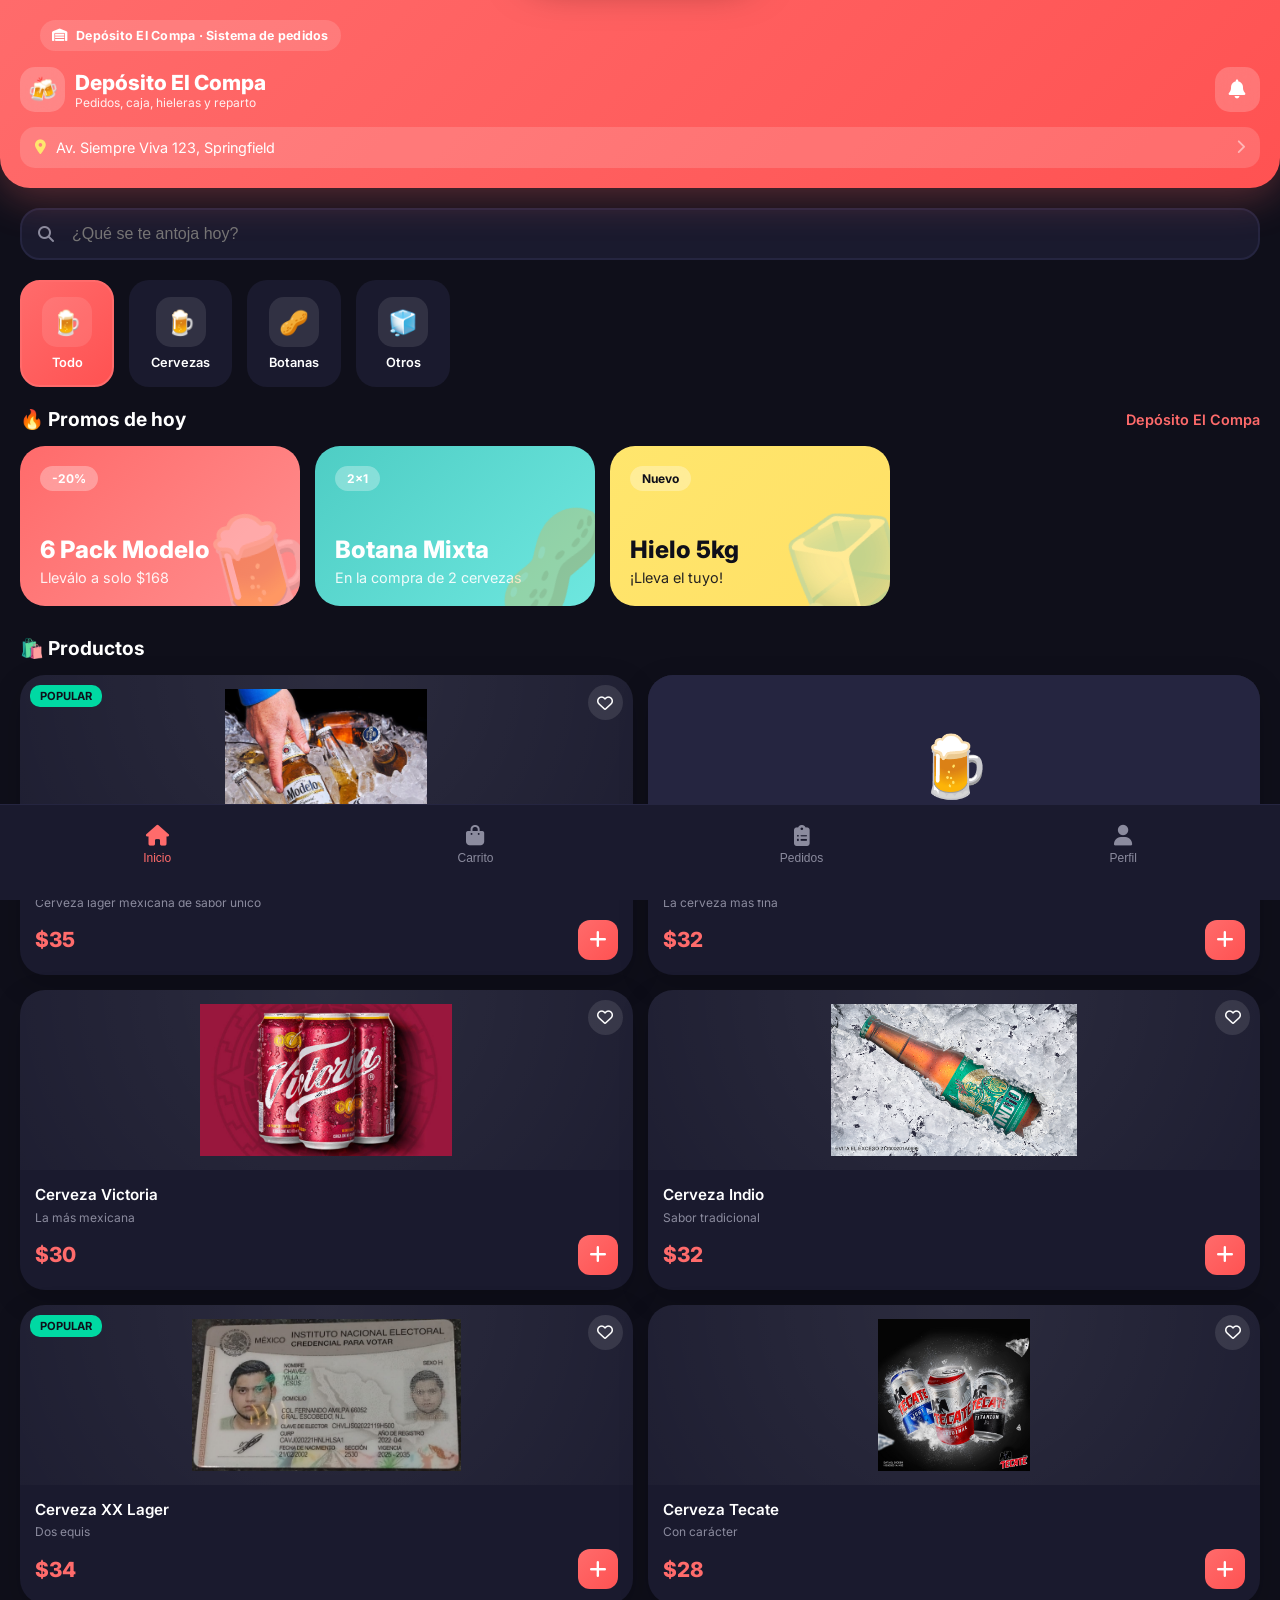
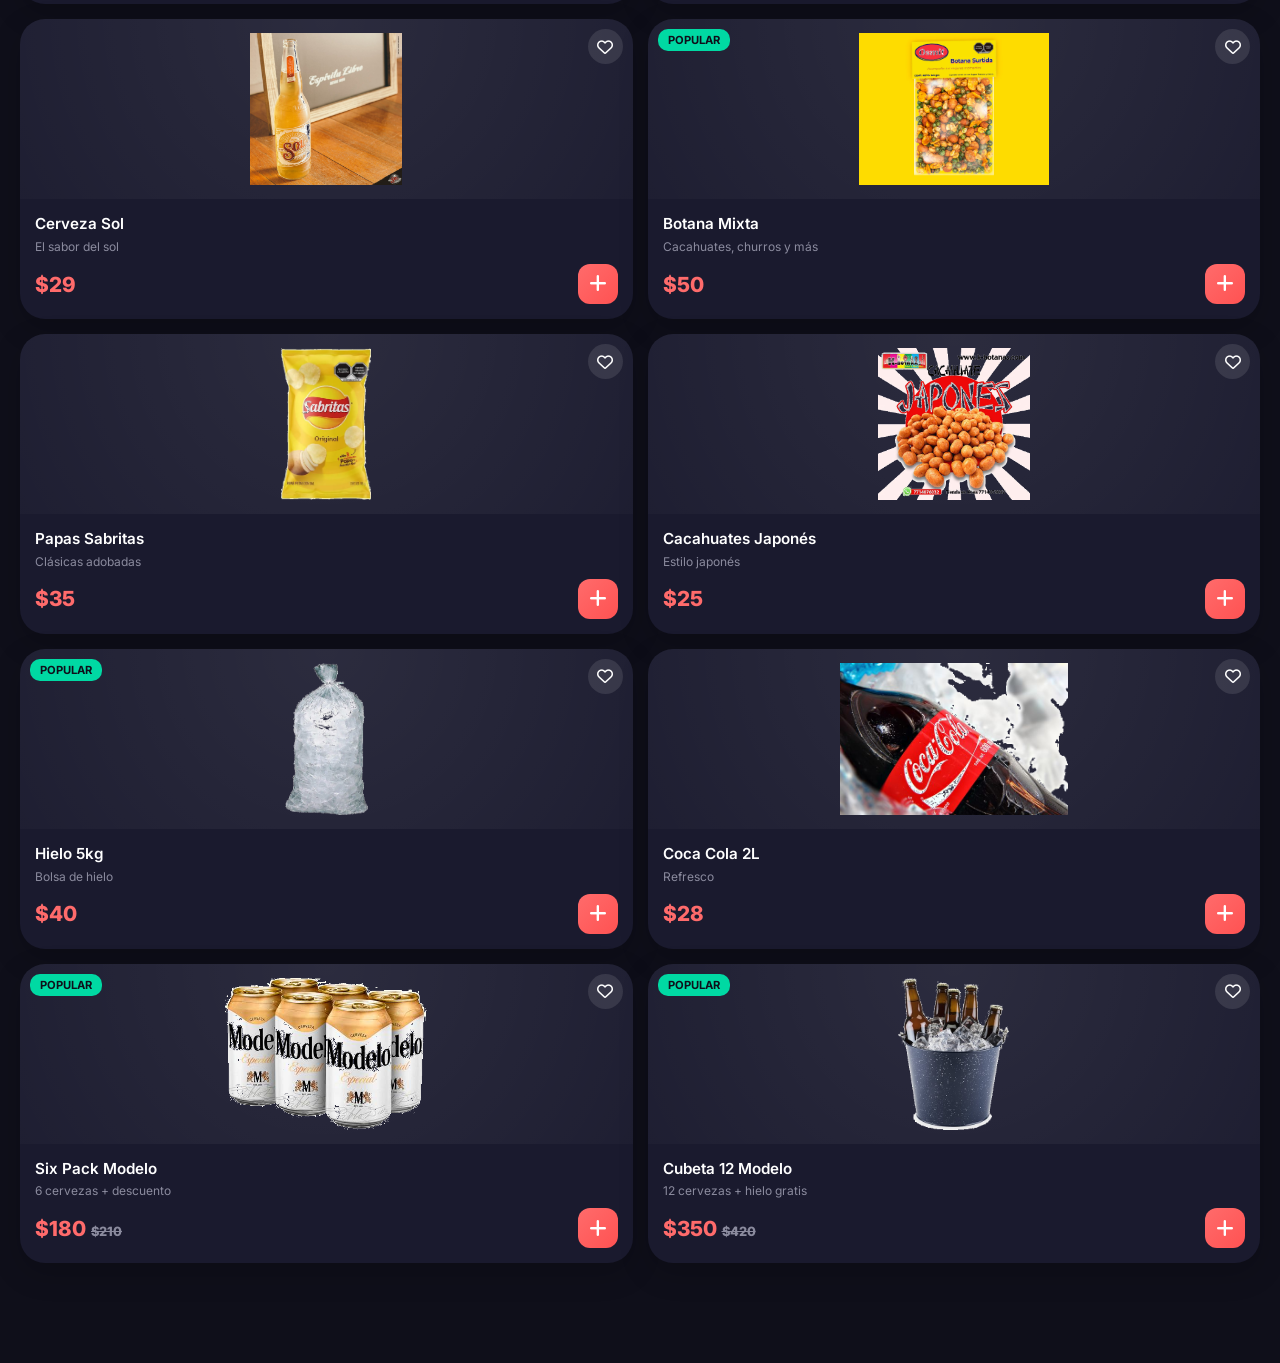
==== commit 33f5a46b: "Open WhatsApp with order summary after checkout" ====
--- a/index.html
+++ b/index.html
@@ -294,9 +294,30 @@
                 showToast('Pedido enviado a caja', 'success');
                 showSection('orders', document.querySelectorAll('.nav-item')[2]);
                 renderOrders();
+                setTimeout(() => {
+                    const text = buildWhatsAppOrderMessage(order, state.user, total, payload.metodo_pago);
+                    const url = `https://wa.me/5218131590917?text=${encodeURIComponent(text)}`;
+                    window.open(url, '_blank');
+                }, 450);
             } catch (error) {
                 showToast(`No se pudo enviar el pedido: ${error.message}`, 'error');
             }
+        }
+        function buildWhatsAppOrderMessage(order, user, total, method) {
+            const items = (order.items || []).map(item => `${item.qty} x ${item.name}`).join('%0A');
+            return [
+                `Hola Depósito El Compa, acabo de hacer un pedido.`,
+                ``,
+                `Pedido: #${String(order.id).slice(-4)}`,
+                `Cliente: ${user.name || ''}`,
+                `Teléfono: ${user.phone || ''}`,
+                `Dirección: ${user.address || ''}`,
+                `Método de pago: ${method || 'efectivo'}`,
+                `Total: $${Number(total || 0).toLocaleString('es-MX')}`,
+                ``,
+                `Productos:`,
+                items
+            ].join('%0A');
         }
         function applyTrackingState(order) { if (!order) return; const status = order.status || order.estado || 'nuevo'; const map = { nuevo: { label: 'Pedido recibido', desc: 'Caja aún no lo marca como listo', progress: 25, icon: '📥' }, aceptado: { label: 'Pedido aceptado', desc: 'Caja lo confirmó y pasa a hieleras', progress: 25, icon: '✅' }, en_hieleras: { label: 'En hieleras', desc: 'Se está armando el pedido', progress: 50, icon: '🧊' }, preparado: { label: 'Pedido listo', desc: 'Caja ya lo marcó como listo', progress: 75, icon: '📦' }, asignado: { label: 'Asignado a reparto', desc: 'Esperando salida', progress: 75, icon: '🛵' }, en_ruta: { label: 'En camino', desc: 'El repartidor ya salió', progress: 90, icon: '🚚' }, entregado: { label: 'Pedido entregado', desc: 'Pedido entregado. ¡Disfruta!', progress: 100, icon: '✅' } }; const current = map[status] || map.nuevo; const activeOrder = document.getElementById('activeOrder'); if (activeOrder) activeOrder.style.display = 'block'; const trackingOrderId = document.getElementById('trackingOrderId'); if (trackingOrderId) trackingOrderId.textContent = `#${String(order.id).slice(-4)}`; const trackingStatus = document.getElementById('trackingStatus'); if (trackingStatus) trackingStatus.textContent = current.label; const trackingDesc = document.getElementById('trackingDesc'); if (trackingDesc) trackingDesc.textContent = current.desc; const trackingIcon = document.getElementById('trackingIcon'); if (trackingIcon) trackingIcon.textContent = current.icon; const progressFill = document.getElementById('progressFill'); if (progressFill) progressFill.style.width = `${current.progress}%`; document.querySelectorAll('.progress-step').forEach((s, i) => { s.classList.remove('active', 'completed'); if (i < current.progress / 25) s.classList.add('completed'); if (i === current.progress / 25) s.classList.add('active'); }); }
         function renderOrders() { const container = document.getElementById('ordersHistory'); const active = state.activeOrderId ? state.orders.find(o => String(o.id) === String(state.activeOrderId)) : state.activeOrder; if (active) { state.activeOrder = active; applyTrackingState(active); } if (!container) return; if (state.orders.length === 0 && !active) { container.innerHTML = `<div class="empty-state"><div class="empty-icon">📦</div><div class="empty-title">No tienes pedidos aún</div><div class="empty-desc">Haz tu primer pedido y tracking real desde caja</div><button class="btn-primary" onclick="showSection('home', document.querySelectorAll('.nav-item')[0])">Hacer pedido</button></div>`; return; } container.innerHTML = state.orders.map(order => `<div class="order-history-item"><div class="history-header"><div><div class="history-id">#${String(order.id).slice(-4)}</div><div class="history-date">${new Date(order.date || order.fecha_hora || Date.now()).toLocaleDateString()}</div></div><span class="history-status ${((order.status || order.estado) === 'entregado') ? 'status-delivered' : 'status-cancelled'}">${order.status || order.estado || 'nuevo'}</span></div><div class="history-products">${(order.items || []).map(i => `<div class="history-product">${i.icon || '🍺'}</div>`).join('')}</div><div class="history-footer"><div class="history-total">$${order.total}</div><button class="btn-reorder" onclick="reorder(${order.id})"><i class="fas fa-redo"></i> Reordenar</button></div></div>`).join(''); if (active) applyTrackingState(active); }
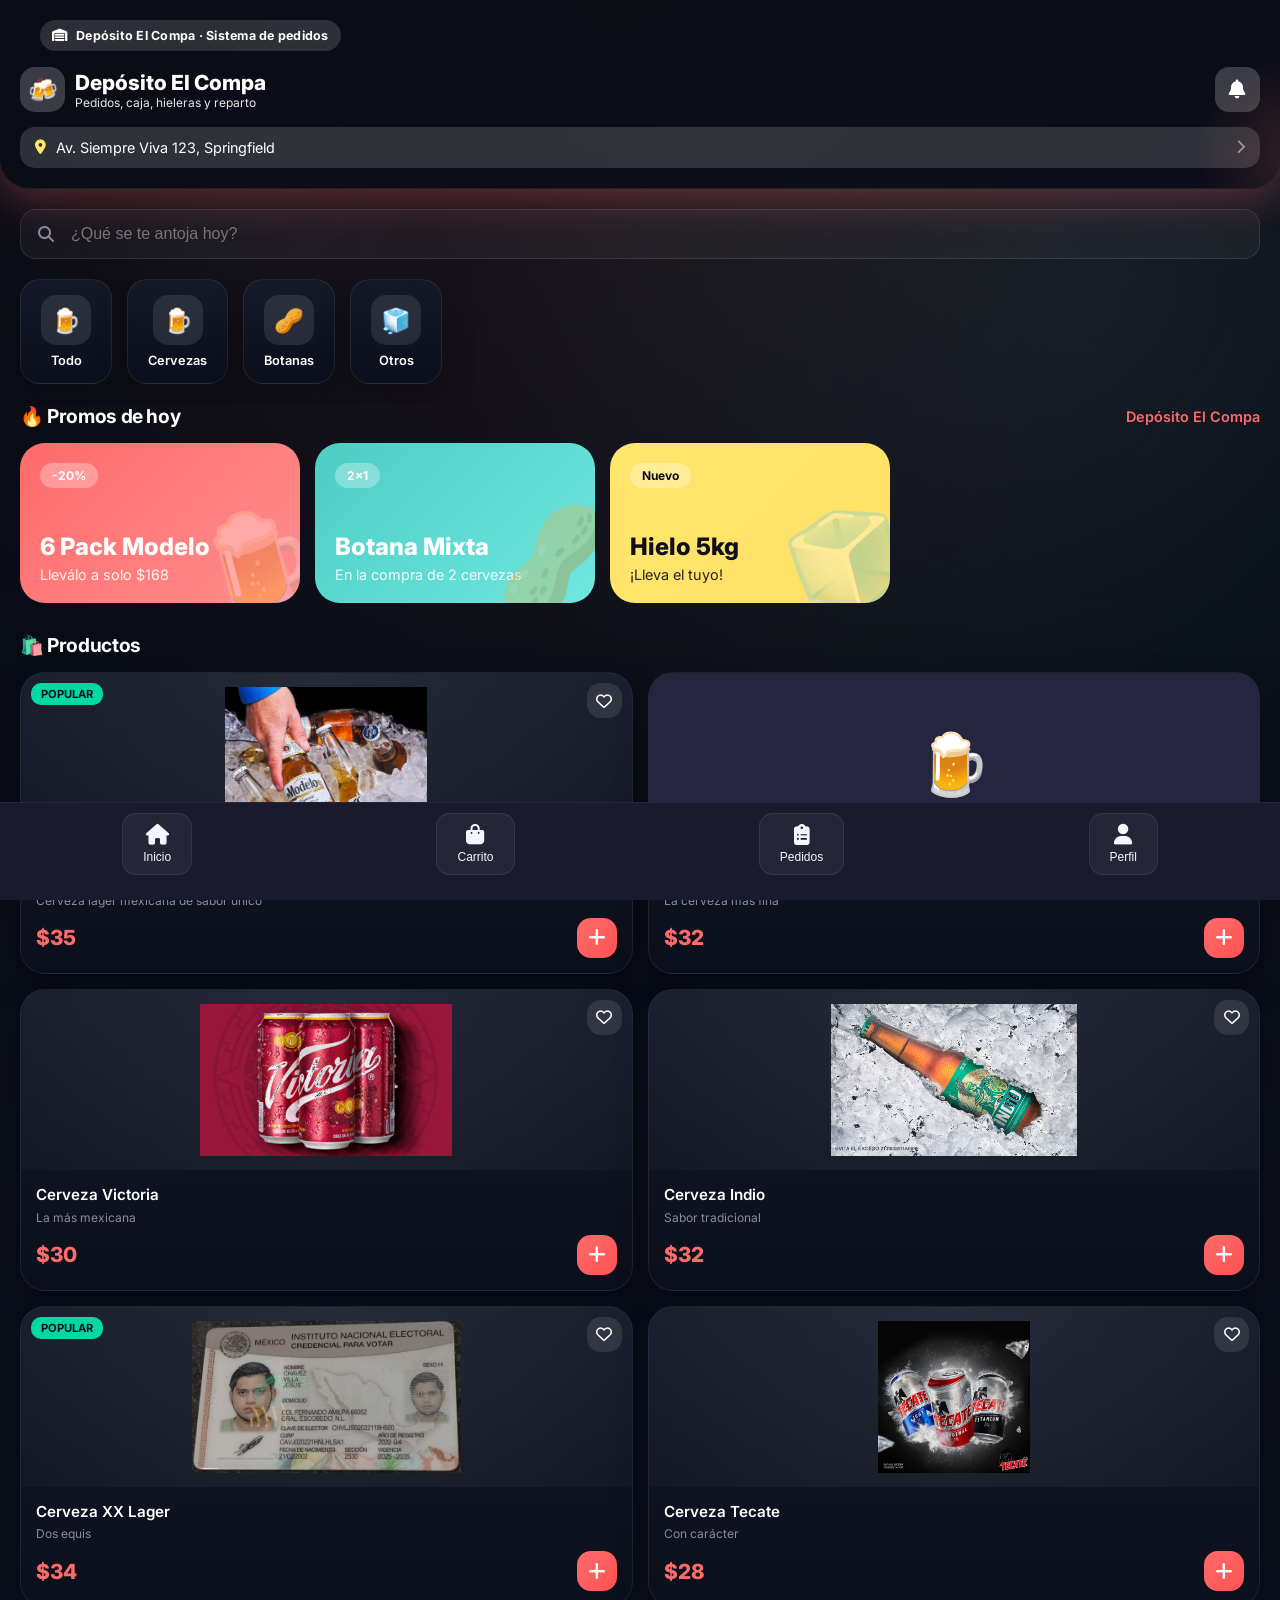
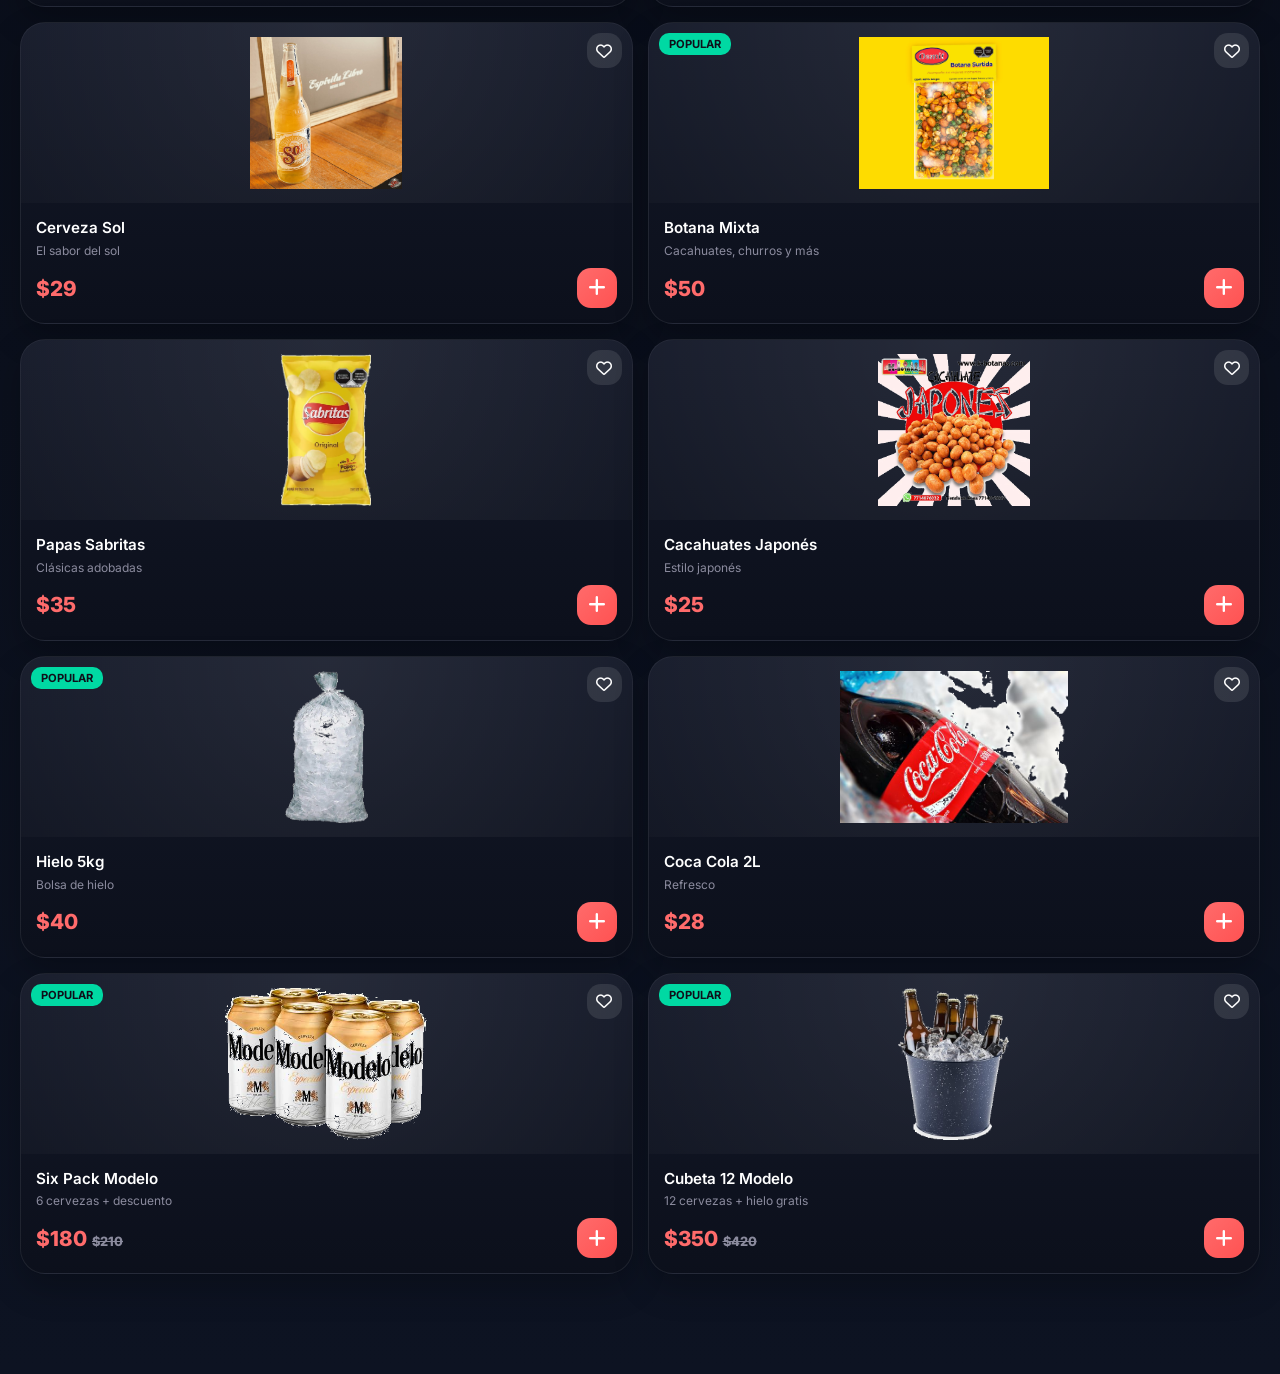
==== commit b459916a: "Add premium SaaS visual layer" ====
--- a/index.html
+++ b/index.html
@@ -7,6 +7,8 @@
     <title>Depósito El Compa - Pedidos y Entregas</title>
     <link href="https://cdnjs.cloudflare.com/ajax/libs/font-awesome/6.4.0/css/all.min.css" rel="stylesheet">
     <link href="https://fonts.googleapis.com/css2?family=Inter:wght@300;400;500;600;700;800&display=swap" rel="stylesheet">
+    <link rel="manifest" href="manifest.json">
+    <link rel="stylesheet" href="css/deposito-saas.css">
     <style>
         :root {
             --primary: #ff6b6b;
@@ -228,6 +230,7 @@
         window.DEPOSITO_GAS_URL = 'https://script.google.com/macros/s/AKfycbw36LgiUW3Mp7ezvsQKcaDOAITZSryrMLdOXf0zu-8AtORq8l_0lwWkMu8RLYaS24ZZ/exec';
     </script>
     <script src="js/deposito-api.js"></script>
+    <script src="js/deposito-notifications.js"></script>
     <script>
         const state = { cart: [], products: [{ id: 1, name: 'Cerveza Modelo Especial', price: 35, category: 'cerveza', icon: '🍺', image: 'modelo.png', desc: 'Cerveza lager mexicana de sabor único', popular: true },{ id: 2, name: 'Cerveza Corona', price: 32, category: 'cerveza', icon: '🍺', image: 'corona.png', desc: 'La cerveza más fina', popular: true },{ id: 3, name: 'Cerveza Victoria', price: 30, category: 'cerveza', icon: '🍺', image: 'victoria.png', desc: 'La más mexicana', popular: false },{ id: 4, name: 'Cerveza Indio', price: 32, category: 'cerveza', icon: '🍺', image: 'indio.png', desc: 'Sabor tradicional', popular: false },{ id: 5, name: 'Cerveza XX Lager', price: 34, category: 'cerveza', icon: '🍺', image: 'xx.png', desc: 'Dos equis', popular: true },{ id: 6, name: 'Cerveza Tecate', price: 28, category: 'cerveza', icon: '🍺', image: 'tecate.png', desc: 'Con carácter', popular: false },{ id: 7, name: 'Cerveza Sol', price: 29, category: 'cerveza', icon: '🍺', image: 'sol.png', desc: 'El sabor del sol', popular: false },{ id: 8, name: 'Botana Mixta', price: 50, category: 'botana', icon: '🥜', image: 'botana.png', desc: 'Cacahuates, churros y más', popular: true },{ id: 9, name: 'Papas Sabritas', price: 35, category: 'botana', icon: '🥔', image: 'papas.png', desc: 'Clásicas adobadas', popular: false },{ id: 10, name: 'Cacahuates Japonés', price: 25, category: 'botana', icon: '🥜', image: 'cacahuates.png', desc: 'Estilo japonés', popular: false },{ id: 11, name: 'Hielo 5kg', price: 40, category: 'otros', icon: '🧊', image: 'hielo.png', desc: 'Bolsa de hielo', popular: true },{ id: 12, name: 'Coca Cola 2L', price: 28, category: 'otros', icon: '🥤', image: 'refresco.png', desc: 'Refresco', popular: false },{ id: 13, name: 'Six Pack Modelo', price: 180, category: 'cerveza', icon: '📦', image: 'sixpackmodelo.png', desc: '6 cervezas + descuento', popular: true, oldPrice: 210 },{ id: 14, name: 'Cubeta 12 Modelo', price: 350, category: 'cerveza', icon: '🪣', image: 'cubeta12modelo.png', desc: '12 cervezas + hielo gratis', popular: true, oldPrice: 420 }], orders: [], currentProduct: null, modalQty: 1, user: { name: '', phone: '', address: 'Av. Siempre Viva 123, Springfield' }, activeOrder: null, activeOrderId: localStorage.getItem('elCompaActiveOrderId') || null, paymentMethod: 'efectivo' };
         document.addEventListener('DOMContentLoaded', () => { renderProducts(); loadUserData(); updateCartUI(); });
@@ -327,6 +330,10 @@
         function editProfile() { document.getElementById('checkoutName').value = state.user.name || ''; document.getElementById('checkoutPhone').value = state.user.phone || ''; document.getElementById('addressModal').classList.add('active'); }
         function contactSupport() { window.open('https://wa.me/5218131590917?text=Hola%20El%20Compa,%20necesito%20ayuda', '_blank'); }
         function showNotifications() { showToast('No tienes notificaciones nuevas'); }
+        if (window.DepositoPWA) {
+            window.DepositoPWA.registerSW();
+            window.DepositoPWA.requestPermission();
+        }
         function toggleFav(btn) { const icon = btn.querySelector('i'); if (icon.classList.contains('far')) { icon.classList.remove('far'); icon.classList.add('fas'); icon.style.color = 'var(--danger)'; showToast('Agregado a favoritos'); } else { icon.classList.remove('fas'); icon.classList.add('far'); icon.style.color = 'white'; } }
         function showToast(message) { const toast = document.getElementById('toast'); document.getElementById('toastMessage').textContent = message; toast.classList.add('show'); setTimeout(() => toast.classList.remove('show'), 3000); }
         window.onclick = function(event) { if (event.target.classList.contains('modal')) { event.target.classList.remove('active'); } }
--- a/css/deposito-saas.css
+++ b/css/deposito-saas.css
@@ -0,0 +1,274 @@
+:root {
+  --saas-bg: #070a13;
+  --saas-bg-soft: #0d1322;
+  --saas-panel: rgba(16, 21, 36, 0.86);
+  --saas-panel-strong: rgba(20, 26, 44, 0.96);
+  --saas-border: rgba(255, 255, 255, 0.08);
+  --saas-border-strong: rgba(255, 255, 255, 0.16);
+  --saas-text: #f4f7ff;
+  --saas-muted: #9aa4c7;
+  --saas-primary: #ff7a6f;
+  --saas-primary-2: #ff9b73;
+  --saas-secondary: #5ad3c7;
+  --saas-success: #32d39b;
+  --saas-warning: #f5c451;
+  --saas-danger: #ff7f8f;
+  --saas-shadow: 0 24px 70px rgba(0, 0, 0, 0.38);
+  --saas-shadow-soft: 0 14px 34px rgba(0, 0, 0, 0.24);
+  --saas-radius-xl: 30px;
+  --saas-radius-lg: 22px;
+  --saas-radius-md: 16px;
+  --saas-radius-sm: 12px;
+}
+
+html {
+  background: var(--saas-bg);
+}
+
+body {
+  color: var(--saas-text);
+  background:
+    radial-gradient(circle at top, rgba(255, 122, 111, 0.10), transparent 28%),
+    radial-gradient(circle at 85% 10%, rgba(90, 211, 199, 0.08), transparent 22%),
+    linear-gradient(180deg, var(--saas-bg) 0%, var(--saas-bg-soft) 100%) !important;
+  background-attachment: fixed;
+}
+
+body::before {
+  opacity: 0.14;
+  background-size: 64px 64px;
+}
+
+body::after {
+  content: "";
+  position: fixed;
+  inset: 0;
+  pointer-events: none;
+  background:
+    radial-gradient(circle at 20% 20%, rgba(255,255,255,0.04), transparent 18%),
+    radial-gradient(circle at 80% 0%, rgba(255,255,255,0.03), transparent 16%);
+  opacity: 0.5;
+}
+
+a, button, .btn, .tab, .nav-item, .menu-item, .mini, .category-chip, .payment-method {
+  transition:
+    transform 180ms ease,
+    box-shadow 180ms ease,
+    border-color 180ms ease,
+    opacity 180ms ease,
+    background-color 180ms ease,
+    filter 180ms ease;
+}
+
+a:hover, button:hover, .btn:hover, .tab:hover, .nav-item:hover, .menu-item:hover, .mini:hover, .category-chip:hover, .payment-method:hover {
+  transform: translateY(-2px);
+  box-shadow: var(--saas-shadow-soft);
+}
+
+a:active, button:active, .btn:active, .tab:active, .nav-item:active, .menu-item:active, .mini:active {
+  transform: translateY(0);
+}
+
+.card,
+.panel,
+.modal-content,
+.sheet,
+.section,
+.section-card,
+.card-shell,
+.stat,
+.stat-card,
+.product-card,
+.order-history-item,
+.order,
+.manual,
+.menu-item,
+.payment-method,
+.category-chip,
+.floating-cart,
+.login-card,
+.toast,
+.app-header,
+.bar,
+.shell,
+header {
+  backdrop-filter: blur(18px);
+}
+
+.card,
+.panel,
+.modal-content,
+.sheet,
+.section,
+.section-card,
+.card-shell,
+.stat,
+.stat-card,
+.product-card,
+.order-history-item,
+.order,
+.manual,
+.menu-item,
+.payment-method,
+.category-chip,
+.login-card {
+  background:
+    linear-gradient(180deg, rgba(20, 25, 41, 0.98), rgba(12, 16, 28, 0.98)) !important;
+  border: 1px solid var(--saas-border) !important;
+  box-shadow: var(--saas-shadow-soft) !important;
+}
+
+.card:hover,
+.panel:hover,
+.stat:hover,
+.stat-card:hover,
+.product-card:hover,
+.order-history-item:hover,
+.order:hover,
+.manual:hover,
+.menu-item:hover,
+.payment-method:hover,
+.category-chip:hover {
+  border-color: var(--saas-border-strong) !important;
+  box-shadow: var(--saas-shadow) !important;
+}
+
+input,
+select,
+textarea {
+  background: rgba(255, 255, 255, 0.04) !important;
+  border: 1px solid rgba(255, 255, 255, 0.10) !important;
+  color: var(--saas-text) !important;
+  border-radius: var(--saas-radius-md) !important;
+}
+
+input:focus,
+select:focus,
+textarea:focus {
+  border-color: rgba(255, 122, 111, 0.72) !important;
+  box-shadow: 0 0 0 4px rgba(255, 122, 111, 0.12) !important;
+  background: rgba(255, 255, 255, 0.06) !important;
+}
+
+.btn,
+button,
+.primary,
+.secondary,
+.success,
+.ghost,
+.btn-primary,
+.btn-secondary,
+.btn-add,
+.btn-reorder,
+.mini,
+.nav-item,
+.tab {
+  border-radius: 14px !important;
+}
+
+.btn,
+button,
+.primary,
+.success,
+.btn-primary,
+.btn-add,
+.btn-reorder,
+.mini.primary,
+.tab.active {
+  background-image: linear-gradient(135deg, var(--saas-primary), var(--saas-primary-2));
+  color: #fff !important;
+}
+
+.secondary,
+.ghost,
+.btn-secondary,
+.nav-item,
+.tab {
+  background: rgba(255, 255, 255, 0.05) !important;
+  color: var(--saas-text) !important;
+  border: 1px solid rgba(255, 255, 255, 0.08) !important;
+}
+
+.tab.active {
+  box-shadow: 0 10px 24px rgba(255, 122, 111, 0.22) !important;
+}
+
+.btn-loading::before,
+.btn-loading:before {
+  border-color: rgba(255,255,255,.28) !important;
+  border-top-color: #fff !important;
+}
+
+.busy::after {
+  background: linear-gradient(90deg, transparent, rgba(255,255,255,.14), transparent) !important;
+}
+
+.pulse {
+  box-shadow: 0 0 0 0 rgba(90, 211, 199, 0.75) !important;
+}
+
+.toast {
+  border: 1px solid rgba(255,255,255,.10) !important;
+  box-shadow: var(--saas-shadow) !important;
+}
+
+.empty,
+.empty-state {
+  background: rgba(255,255,255,0.02) !important;
+  border: 1px dashed rgba(255,255,255,0.12) !important;
+  color: var(--saas-muted) !important;
+}
+
+.app-header,
+.bar,
+header {
+  background: rgba(10, 13, 23, 0.84) !important;
+  border-bottom: 1px solid rgba(255,255,255,0.08) !important;
+}
+
+.app-header,
+.profile-header,
+.hero-main,
+.manual-summary {
+  position: relative;
+  overflow: hidden;
+}
+
+.app-header::after,
+.profile-header::after,
+.hero-main::after,
+.manual-summary::after {
+  content: "";
+  position: absolute;
+  inset: auto -10% -40% auto;
+  width: 220px;
+  height: 220px;
+  border-radius: 50%;
+  background: radial-gradient(circle, rgba(255,122,111,.16), transparent 68%);
+  pointer-events: none;
+}
+
+.floating-cart {
+  box-shadow: 0 18px 44px rgba(255, 122, 111, 0.18) !important;
+}
+
+.progress-step.active .step-dot,
+.progress-step.completed .step-dot,
+.step-dot {
+  transition: transform 180ms ease, box-shadow 180ms ease, background-color 180ms ease;
+}
+
+.progress-step.active .step-dot {
+  box-shadow: 0 0 0 4px rgba(255, 122, 111, 0.16) !important;
+}
+
+.section-title,
+.title strong,
+.brand h1,
+.hero-main h2,
+.login-card h2,
+.card h2,
+.card h3 {
+  letter-spacing: -0.02em;
+}
+
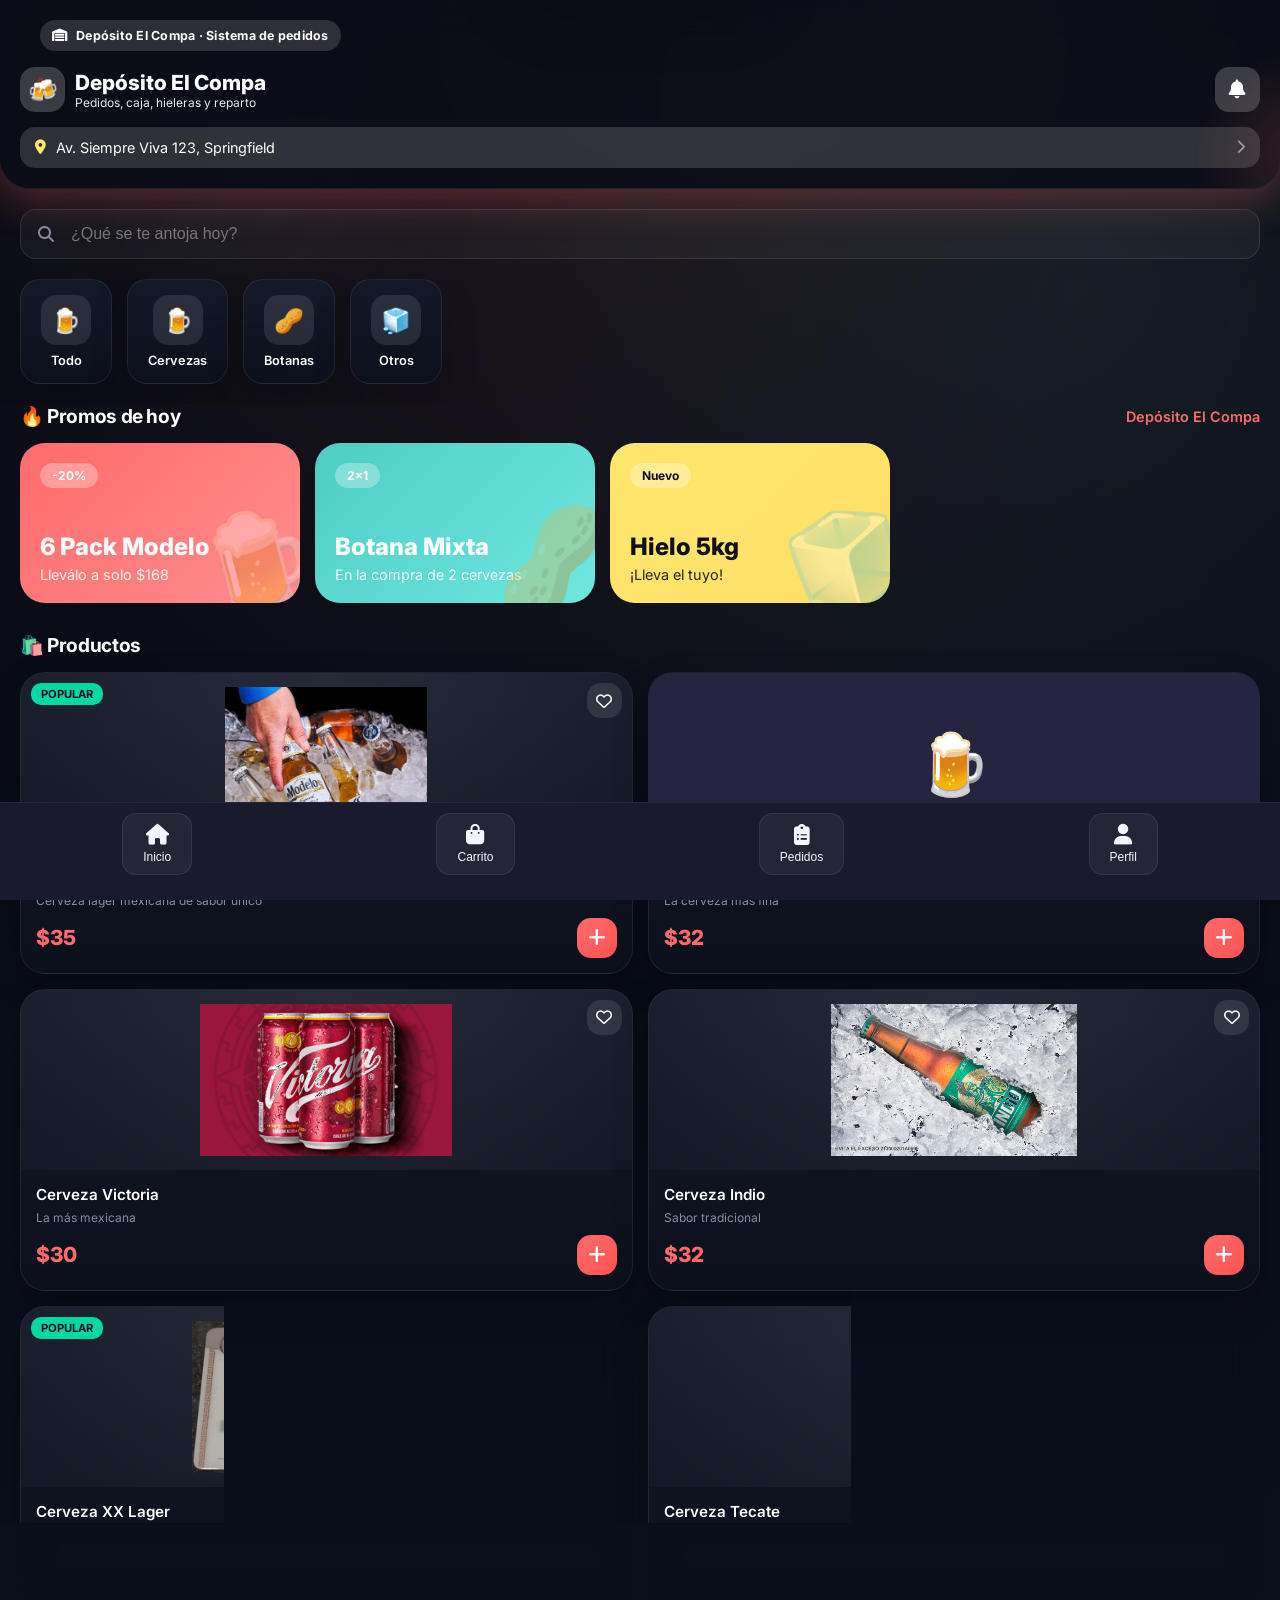
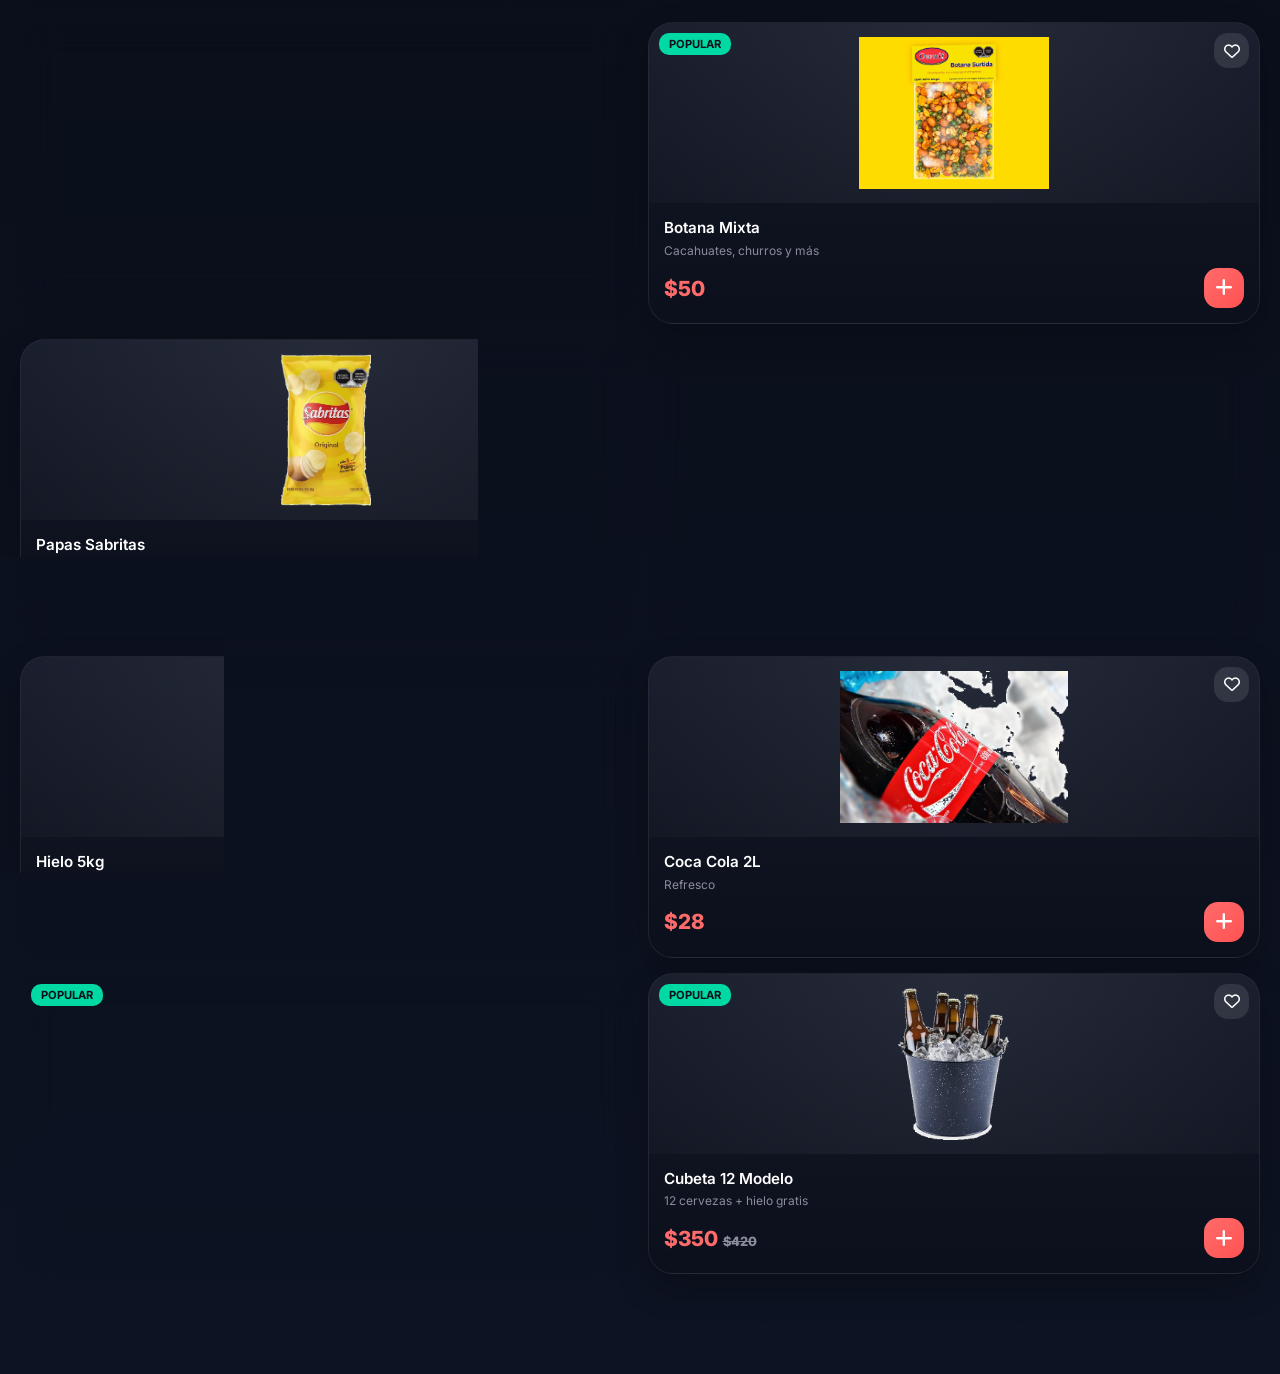
==== commit eaf0dae3: "Load client catalog from backend" ====
--- a/index.html
+++ b/index.html
@@ -232,15 +232,20 @@
     <script src="js/deposito-api.js"></script>
     <script src="js/deposito-notifications.js"></script>
     <script>
-        const state = { cart: [], products: [{ id: 1, name: 'Cerveza Modelo Especial', price: 35, category: 'cerveza', icon: '🍺', image: 'modelo.png', desc: 'Cerveza lager mexicana de sabor único', popular: true },{ id: 2, name: 'Cerveza Corona', price: 32, category: 'cerveza', icon: '🍺', image: 'corona.png', desc: 'La cerveza más fina', popular: true },{ id: 3, name: 'Cerveza Victoria', price: 30, category: 'cerveza', icon: '🍺', image: 'victoria.png', desc: 'La más mexicana', popular: false },{ id: 4, name: 'Cerveza Indio', price: 32, category: 'cerveza', icon: '🍺', image: 'indio.png', desc: 'Sabor tradicional', popular: false },{ id: 5, name: 'Cerveza XX Lager', price: 34, category: 'cerveza', icon: '🍺', image: 'xx.png', desc: 'Dos equis', popular: true },{ id: 6, name: 'Cerveza Tecate', price: 28, category: 'cerveza', icon: '🍺', image: 'tecate.png', desc: 'Con carácter', popular: false },{ id: 7, name: 'Cerveza Sol', price: 29, category: 'cerveza', icon: '🍺', image: 'sol.png', desc: 'El sabor del sol', popular: false },{ id: 8, name: 'Botana Mixta', price: 50, category: 'botana', icon: '🥜', image: 'botana.png', desc: 'Cacahuates, churros y más', popular: true },{ id: 9, name: 'Papas Sabritas', price: 35, category: 'botana', icon: '🥔', image: 'papas.png', desc: 'Clásicas adobadas', popular: false },{ id: 10, name: 'Cacahuates Japonés', price: 25, category: 'botana', icon: '🥜', image: 'cacahuates.png', desc: 'Estilo japonés', popular: false },{ id: 11, name: 'Hielo 5kg', price: 40, category: 'otros', icon: '🧊', image: 'hielo.png', desc: 'Bolsa de hielo', popular: true },{ id: 12, name: 'Coca Cola 2L', price: 28, category: 'otros', icon: '🥤', image: 'refresco.png', desc: 'Refresco', popular: false },{ id: 13, name: 'Six Pack Modelo', price: 180, category: 'cerveza', icon: '📦', image: 'sixpackmodelo.png', desc: '6 cervezas + descuento', popular: true, oldPrice: 210 },{ id: 14, name: 'Cubeta 12 Modelo', price: 350, category: 'cerveza', icon: '🪣', image: 'cubeta12modelo.png', desc: '12 cervezas + hielo gratis', popular: true, oldPrice: 420 }], orders: [], currentProduct: null, modalQty: 1, user: { name: '', phone: '', address: 'Av. Siempre Viva 123, Springfield' }, activeOrder: null, activeOrderId: localStorage.getItem('elCompaActiveOrderId') || null, paymentMethod: 'efectivo' };
-        document.addEventListener('DOMContentLoaded', () => { renderProducts(); loadUserData(); updateCartUI(); });
+        const DEFAULT_PRODUCTS = [{ id: 1, name: 'Cerveza Modelo Especial', price: 35, category: 'cerveza', icon: '🍺', image: 'modelo.png', desc: 'Cerveza lager mexicana de sabor único', popular: true },{ id: 2, name: 'Cerveza Corona', price: 32, category: 'cerveza', icon: '🍺', image: 'corona.png', desc: 'La cerveza más fina', popular: true },{ id: 3, name: 'Cerveza Victoria', price: 30, category: 'cerveza', icon: '🍺', image: 'victoria.png', desc: 'La más mexicana', popular: false },{ id: 4, name: 'Cerveza Indio', price: 32, category: 'cerveza', icon: '🍺', image: 'indio.png', desc: 'Sabor tradicional', popular: false },{ id: 5, name: 'Cerveza XX Lager', price: 34, category: 'cerveza', icon: '🍺', image: 'xx.png', desc: 'Dos equis', popular: true },{ id: 6, name: 'Cerveza Tecate', price: 28, category: 'cerveza', icon: '🍺', image: 'tecate.png', desc: 'Con carácter', popular: false },{ id: 7, name: 'Cerveza Sol', price: 29, category: 'cerveza', icon: '🍺', image: 'sol.png', desc: 'El sabor del sol', popular: false },{ id: 8, name: 'Botana Mixta', price: 50, category: 'botana', icon: '🥜', image: 'botana.png', desc: 'Cacahuates, churros y más', popular: true },{ id: 9, name: 'Papas Sabritas', price: 35, category: 'botana', icon: '🥔', image: 'papas.png', desc: 'Clásicas adobadas', popular: false },{ id: 10, name: 'Cacahuates Japonés', price: 25, category: 'botana', icon: '🥜', image: 'cacahuates.png', desc: 'Estilo japonés', popular: false },{ id: 11, name: 'Hielo 5kg', price: 40, category: 'otros', icon: '🧊', image: 'hielo.png', desc: 'Bolsa de hielo', popular: true },{ id: 12, name: 'Coca Cola 2L', price: 28, category: 'otros', icon: '🥤', image: 'refresco.png', desc: 'Refresco', popular: false },{ id: 13, name: 'Six Pack Modelo', price: 180, category: 'cerveza', icon: '📦', image: 'sixpackmodelo.png', desc: '6 cervezas + descuento', popular: true, oldPrice: 210 },{ id: 14, name: 'Cubeta 12 Modelo', price: 350, category: 'cerveza', icon: '🪣', image: 'cubeta12modelo.png', desc: '12 cervezas + hielo gratis', popular: true, oldPrice: 420 }];
+        const state = { cart: [], products: [], orders: [], currentProduct: null, modalQty: 1, user: { name: '', phone: '', address: 'Av. Siempre Viva 123, Springfield' }, activeOrder: null, activeOrderId: localStorage.getItem('elCompaActiveOrderId') || null, paymentMethod: 'efectivo' };
+        document.addEventListener('DOMContentLoaded', () => { loadProductsFromApi().finally(() => { loadUserData(); updateCartUI(); }); });
         function loadUserData() { const saved = localStorage.getItem('elCompaUser'); if (saved) { state.user = JSON.parse(saved); document.getElementById('userAddress').textContent = state.user.address; document.getElementById('profileName').textContent = state.user.name || 'Cliente'; document.getElementById('profilePhone').textContent = state.user.phone || ''; } }
         function saveActiveOrderId(id) { state.activeOrderId = id ? String(id) : null; if (state.activeOrderId) localStorage.setItem('elCompaActiveOrderId', state.activeOrderId); else localStorage.removeItem('elCompaActiveOrderId'); }
         function saveUserData() { localStorage.setItem('elCompaUser', JSON.stringify(state.user)); }
-        function renderProducts(filter = 'all') { const grid = document.getElementById('productsGrid'); let products = state.products; if (filter !== 'all') products = products.filter(p => p.category === filter); grid.innerHTML = products.map(p => `<div class="product-card" onclick="openProductModal(${p.id})"><div class="product-image">${p.popular ? '<span class="product-badge">POPULAR</span>' : ''}<button class="product-fav" onclick="event.stopPropagation(); toggleFav(this)"><i class="far fa-heart"></i></button><img src="assets/images/${p.image || ''}" alt="${p.name}" onerror="this.style.display='none'; this.nextElementSibling.style.display='flex';"><div class="image-fallback" style="display:none;align-items:center;justify-content:center;font-size:60px;">${p.icon}</div></div><div class="product-info"><div class="product-name">${p.name}</div><div class="product-desc">${p.desc}</div><div class="product-footer"><div class="product-price">$${p.price}${p.oldPrice ? `<span>$${p.oldPrice}</span>` : ''}</div><button class="btn-add" onclick="event.stopPropagation(); quickAdd(${p.id})"><i class="fas fa-plus"></i></button></div></div></div>`).join(''); }
+        function normalizeImageRef(value) { const raw = String(value || '').trim(); if (!raw) return ''; if (/^https?:\/\//i.test(raw) || raw.startsWith('data:')) return raw; return raw.replace(/^\.\/?/, ''); }
+        function productImageSrc(product) { const ref = normalizeImageRef(product?.image || product?.imagen_url || ''); if (!ref) return ''; if (/^https?:\/\//i.test(ref) || ref.startsWith('data:')) return ref; return `assets/images/${ref}`; }
+        function normalizeProductFromApi(product, index = 0) { return { id: Number(product.id || index + 1), name: String(product.nombre || product.name || '').trim(), price: Number(product.precio || product.price || 0), category: String(product.categoria || product.category || 'otros').trim(), stock: Number(product.stock || 0), icon: String(product.icon || '🍺').trim() || '🍺', image: normalizeImageRef(product.imagen_url || product.image || ''), activo: String(product.activo || 'true').toLowerCase() === 'true', desc: String(product.descripcion || product.desc || '').trim() || 'Producto del catálogo', popular: Boolean(product.popular) }; }
+        async function loadProductsFromApi() { try { const api = window.DEPOSITO_API; if (!api) { state.products = DEFAULT_PRODUCTS.slice(); renderProducts(); return; } const response = await api.get(`?action=productos&t=${Date.now()}`); const rows = Array.isArray(response.data) ? response.data : []; state.products = rows.length ? rows.map((p, idx) => normalizeProductFromApi(p, idx)).filter(p => p.activo !== false && p.name) : DEFAULT_PRODUCTS.slice(); } catch (_) { state.products = DEFAULT_PRODUCTS.slice(); } const productsGrid = document.getElementById('productsGrid'); if (productsGrid) renderProducts(); const inventoryTable = document.getElementById('inventoryTable'); if (inventoryTable) renderInventory(); const topProducts = document.getElementById('topProducts'); if (topProducts) renderReports(); }
+        function renderProducts(filter = 'all') { const grid = document.getElementById('productsGrid'); let products = state.products; if (filter !== 'all') products = products.filter(p => p.category === filter); grid.innerHTML = products.map(p => `<div class="product-card" onclick="openProductModal(${p.id})"><div class="product-image">${p.popular ? '<span class="product-badge">POPULAR</span>' : ''}<button class="product-fav" onclick="event.stopPropagation(); toggleFav(this)"><i class="far fa-heart"></i></button><img src="${productImageSrc(p)}" alt="${p.name}" onerror="this.style.display='none'; this.nextElementSibling.style.display='flex';"><div class="image-fallback" style="display:none;align-items:center;justify-content:center;font-size:60px;">${p.icon}</div></div><div class="product-info"><div class="product-name">${p.name}</div><div class="product-desc">${p.desc}</div><div class="product-footer"><div class="product-price">$${p.price}${p.oldPrice ? `<span>$${p.oldPrice}</span>` : ''}</div><button class="btn-add" onclick="event.stopPropagation(); quickAdd(${p.id})"><i class="fas fa-plus"></i></button></div></div></div>`).join(''); }
         function filterCategory(category, element) { document.querySelectorAll('.category-chip').forEach(c => c.classList.remove('active')); element.classList.add('active'); renderProducts(category); }
-        function searchProducts() { const term = document.getElementById('searchInput').value.toLowerCase(); const grid = document.getElementById('productsGrid'); const filtered = state.products.filter(p => p.name.toLowerCase().includes(term) || p.desc.toLowerCase().includes(term)); if (filtered.length === 0) { grid.innerHTML = `<div class="empty-state" style="grid-column: 1/-1;"><div class="empty-icon">🔍</div><div class="empty-title">No encontramos resultados</div><div class="empty-desc">Intenta con otra búsqueda</div></div>`; } else { grid.innerHTML = filtered.map(p => `<div class="product-card" onclick="openProductModal(${p.id})"><div class="product-image"><img src="assets/images/${p.image || ''}" alt="${p.name}" onerror="this.style.display='none'; this.nextElementSibling.style.display='flex';"><div class="image-fallback" style="display:none;align-items:center;justify-content:center;font-size:60px;">${p.icon}</div></div><div class="product-info"><div class="product-name">${p.name}</div><div class="product-price">$${p.price}</div></div></div>`).join(''); } }
-        function openProductModal(id) { const product = state.products.find(p => p.id === id); state.currentProduct = product; state.modalQty = 1; document.getElementById('modalProductName').textContent = product.name; document.getElementById('modalProductPrice').textContent = `$${product.price}`; document.getElementById('modalProductDesc').textContent = product.desc; document.getElementById('modalProductImage').innerHTML = `<img src="assets/images/${product.image || ''}" alt="${product.name}" style="width:100%;height:100%;object-fit:contain;object-position:center;padding:18px;" onerror="this.style.display='none'; this.nextElementSibling.style.display='flex';"><div style="display:none;align-items:center;justify-content:center;width:100%;height:100%;font-size:120px;">${product.icon}</div><button class="btn-close" onclick="closeModal('productModal')" style="position: absolute; top: 20px; right: 20px;"><i class="fas fa-times"></i></button>`; document.getElementById('modalQty').textContent = '1'; document.getElementById('modalTotal').textContent = product.price; document.getElementById('productModal').classList.add('active'); }
+        function searchProducts() { const term = document.getElementById('searchInput').value.toLowerCase(); const grid = document.getElementById('productsGrid'); const filtered = state.products.filter(p => p.name.toLowerCase().includes(term) || p.desc.toLowerCase().includes(term)); if (filtered.length === 0) { grid.innerHTML = `<div class="empty-state" style="grid-column: 1/-1;"><div class="empty-icon">🔍</div><div class="empty-title">No encontramos resultados</div><div class="empty-desc">Intenta con otra búsqueda</div></div>`; } else { grid.innerHTML = filtered.map(p => `<div class="product-card" onclick="openProductModal(${p.id})"><div class="product-image"><img src="${productImageSrc(p)}" alt="${p.name}" onerror="this.style.display='none'; this.nextElementSibling.style.display='flex';"><div class="image-fallback" style="display:none;align-items:center;justify-content:center;font-size:60px;">${p.icon}</div></div><div class="product-info"><div class="product-name">${p.name}</div><div class="product-price">$${p.price}</div></div></div>`).join(''); } }
+        function openProductModal(id) { const product = state.products.find(p => p.id === id); state.currentProduct = product; state.modalQty = 1; document.getElementById('modalProductName').textContent = product.name; document.getElementById('modalProductPrice').textContent = `$${product.price}`; document.getElementById('modalProductDesc').textContent = product.desc; document.getElementById('modalProductImage').innerHTML = `<img src="${productImageSrc(product)}" alt="${product.name}" style="width:100%;height:100%;object-fit:contain;object-position:center;padding:18px;" onerror="this.style.display='none'; this.nextElementSibling.style.display='flex';"><div style="display:none;align-items:center;justify-content:center;width:100%;height:100%;font-size:120px;">${product.icon}</div><button class="btn-close" onclick="closeModal('productModal')" style="position: absolute; top: 20px; right: 20px;"><i class="fas fa-times"></i></button>`; document.getElementById('modalQty').textContent = '1'; document.getElementById('modalTotal').textContent = product.price; document.getElementById('productModal').classList.add('active'); }
         function changeModalQty(delta) { state.modalQty += delta; if (state.modalQty < 1) state.modalQty = 1; document.getElementById('modalQty').textContent = state.modalQty; document.getElementById('modalTotal').textContent = state.currentProduct.price * state.modalQty; }
         function addFromModal() { addToCart(state.currentProduct.id, state.modalQty); closeModal('productModal'); }
         function closeModal(id) { document.getElementById(id).classList.remove('active'); }
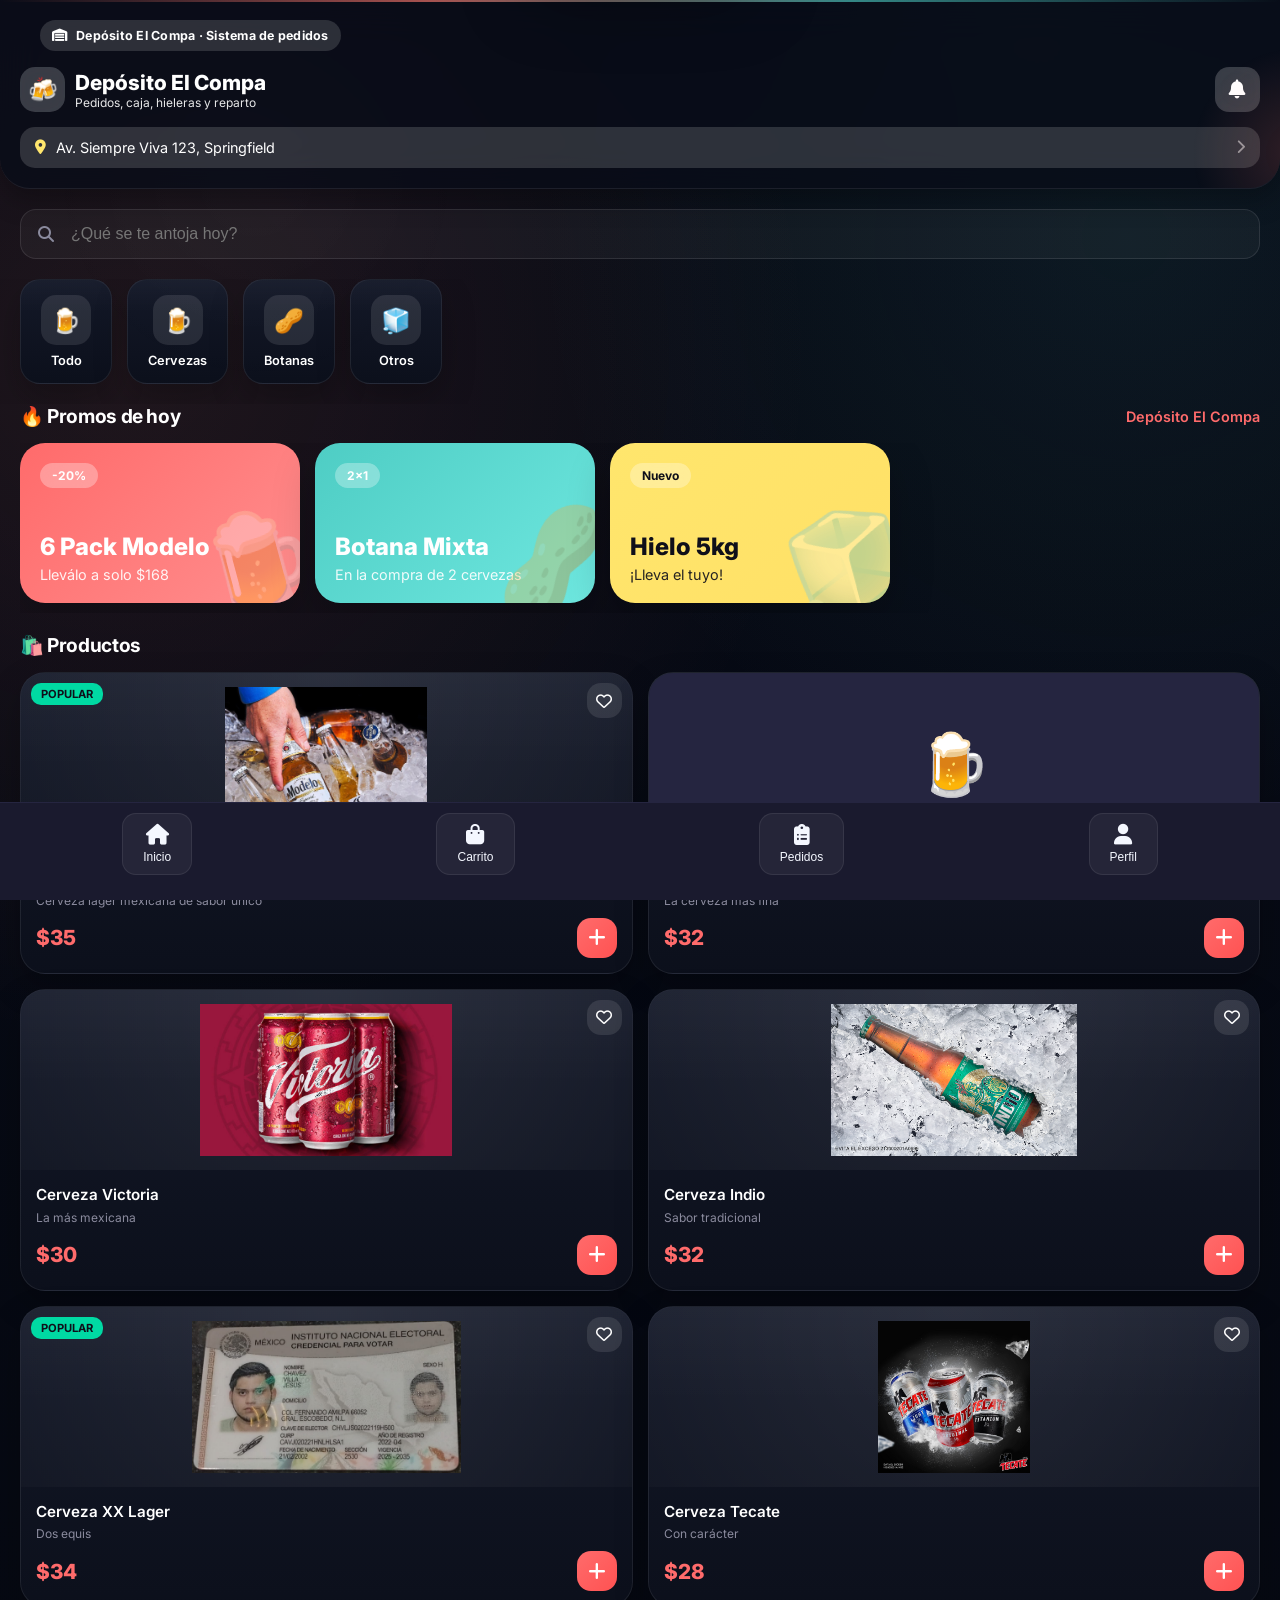
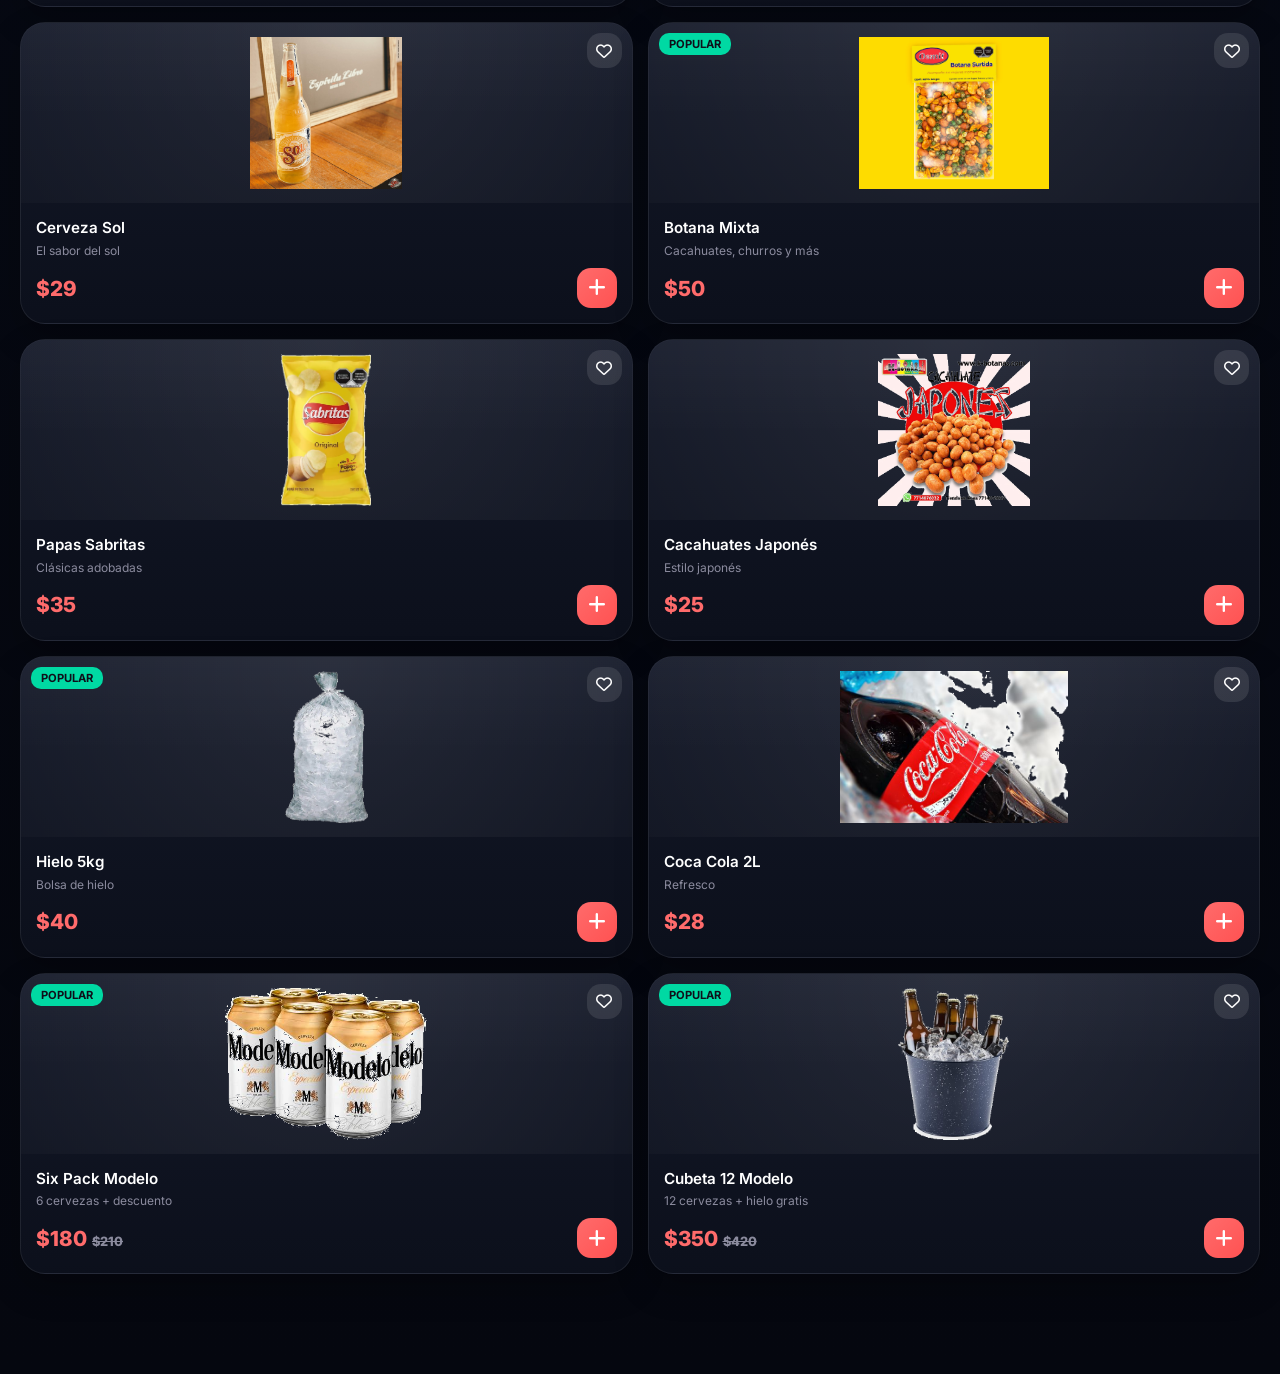
==== commit 6745390f: "Apply DeepSeek-inspired premium shell styling" ====
--- a/index.html
+++ b/index.html
@@ -172,6 +172,33 @@
         .empty-desc { color: var(--gray); margin-bottom: 20px; }
         .hidden { display: none !important; }
         .beer-animation { position: fixed; top: 50%; left: 50%; transform: translate(-50%, -50%); font-size: 100px; z-index: 3000; animation: bounce 0.5s ease; pointer-events: none; }
+        body {
+            background:
+                radial-gradient(circle at 10% 12%, rgba(255, 123, 96, 0.10), transparent 24%),
+                radial-gradient(circle at 88% 8%, rgba(78, 205, 196, 0.08), transparent 20%),
+                linear-gradient(180deg, #070b16 0%, #05070f 100%) !important;
+            background-attachment: fixed;
+        }
+        .app-header {
+            background: rgba(9, 13, 24, 0.76) !important;
+            backdrop-filter: blur(20px);
+            border-bottom: 1px solid rgba(255,255,255,0.08);
+            box-shadow: 0 10px 28px rgba(0,0,0,.28);
+        }
+        .app-header::before {
+            content: '';
+            position: absolute;
+            top: 0;
+            left: 0;
+            width: 100%;
+            height: 2px;
+            background: linear-gradient(90deg, transparent, rgba(255,122,111,.75), rgba(78,205,196,.75), transparent);
+            opacity: .85;
+        }
+        .product-card, .cart-item, .order-history-item, .menu-item, .modal-content, .promo-card {
+            backdrop-filter: blur(18px);
+            box-shadow: 0 18px 44px rgba(0,0,0,.22);
+        }
     </style>
 </head>
 <body>
--- a/css/deposito-saas.css
+++ b/css/deposito-saas.css
@@ -28,10 +28,12 @@
 body {
   color: var(--saas-text);
   background:
-    radial-gradient(circle at top, rgba(255, 122, 111, 0.10), transparent 28%),
+    radial-gradient(circle at 12% 12%, rgba(255, 122, 111, 0.10), transparent 24%),
     radial-gradient(circle at 85% 10%, rgba(90, 211, 199, 0.08), transparent 22%),
+    radial-gradient(circle at 50% 100%, rgba(255, 155, 115, 0.05), transparent 30%),
     linear-gradient(180deg, var(--saas-bg) 0%, var(--saas-bg-soft) 100%) !important;
   background-attachment: fixed;
+  min-height: 100vh;
 }
 
 body::before {
@@ -48,6 +50,11 @@
     radial-gradient(circle at 20% 20%, rgba(255,255,255,0.04), transparent 18%),
     radial-gradient(circle at 80% 0%, rgba(255,255,255,0.03), transparent 16%);
   opacity: 0.5;
+}
+
+body::selection {
+  background: rgba(255, 122, 111, 0.26);
+  color: #fff;
 }
 
 a, button, .btn, .tab, .nav-item, .menu-item, .mini, .category-chip, .payment-method {
@@ -116,6 +123,54 @@
     linear-gradient(180deg, rgba(20, 25, 41, 0.98), rgba(12, 16, 28, 0.98)) !important;
   border: 1px solid var(--saas-border) !important;
   box-shadow: var(--saas-shadow-soft) !important;
+  position: relative;
+  overflow: hidden;
+}
+
+.card::before,
+.panel::before,
+.modal-content::before,
+.sheet::before,
+.section::before,
+.section-card::before,
+.card-shell::before,
+.stat::before,
+.stat-card::before,
+.product-card::before,
+.order-history-item::before,
+.order::before,
+.manual::before,
+.menu-item::before,
+.payment-method::before,
+.category-chip::before,
+.login-card::before {
+  content: "";
+  position: absolute;
+  inset: 0;
+  pointer-events: none;
+  background: linear-gradient(180deg, rgba(255,255,255,0.06), transparent 32%);
+  opacity: 0.45;
+}
+
+.card > *,
+.panel > *,
+.modal-content > *,
+.sheet > *,
+.section > *,
+.section-card > *,
+.card-shell > *,
+.stat > *,
+.stat-card > *,
+.product-card > *,
+.order-history-item > *,
+.order > *,
+.manual > *,
+.menu-item > *,
+.payment-method > *,
+.category-chip > *,
+.login-card > * {
+  position: relative;
+  z-index: 1;
 }
 
 .card:hover,
@@ -224,6 +279,8 @@
 header {
   background: rgba(10, 13, 23, 0.84) !important;
   border-bottom: 1px solid rgba(255,255,255,0.08) !important;
+  backdrop-filter: blur(20px);
+  box-shadow: 0 10px 28px rgba(0,0,0,.28);
 }
 
 .app-header,
@@ -271,4 +328,3 @@
 .card h3 {
   letter-spacing: -0.02em;
 }
-
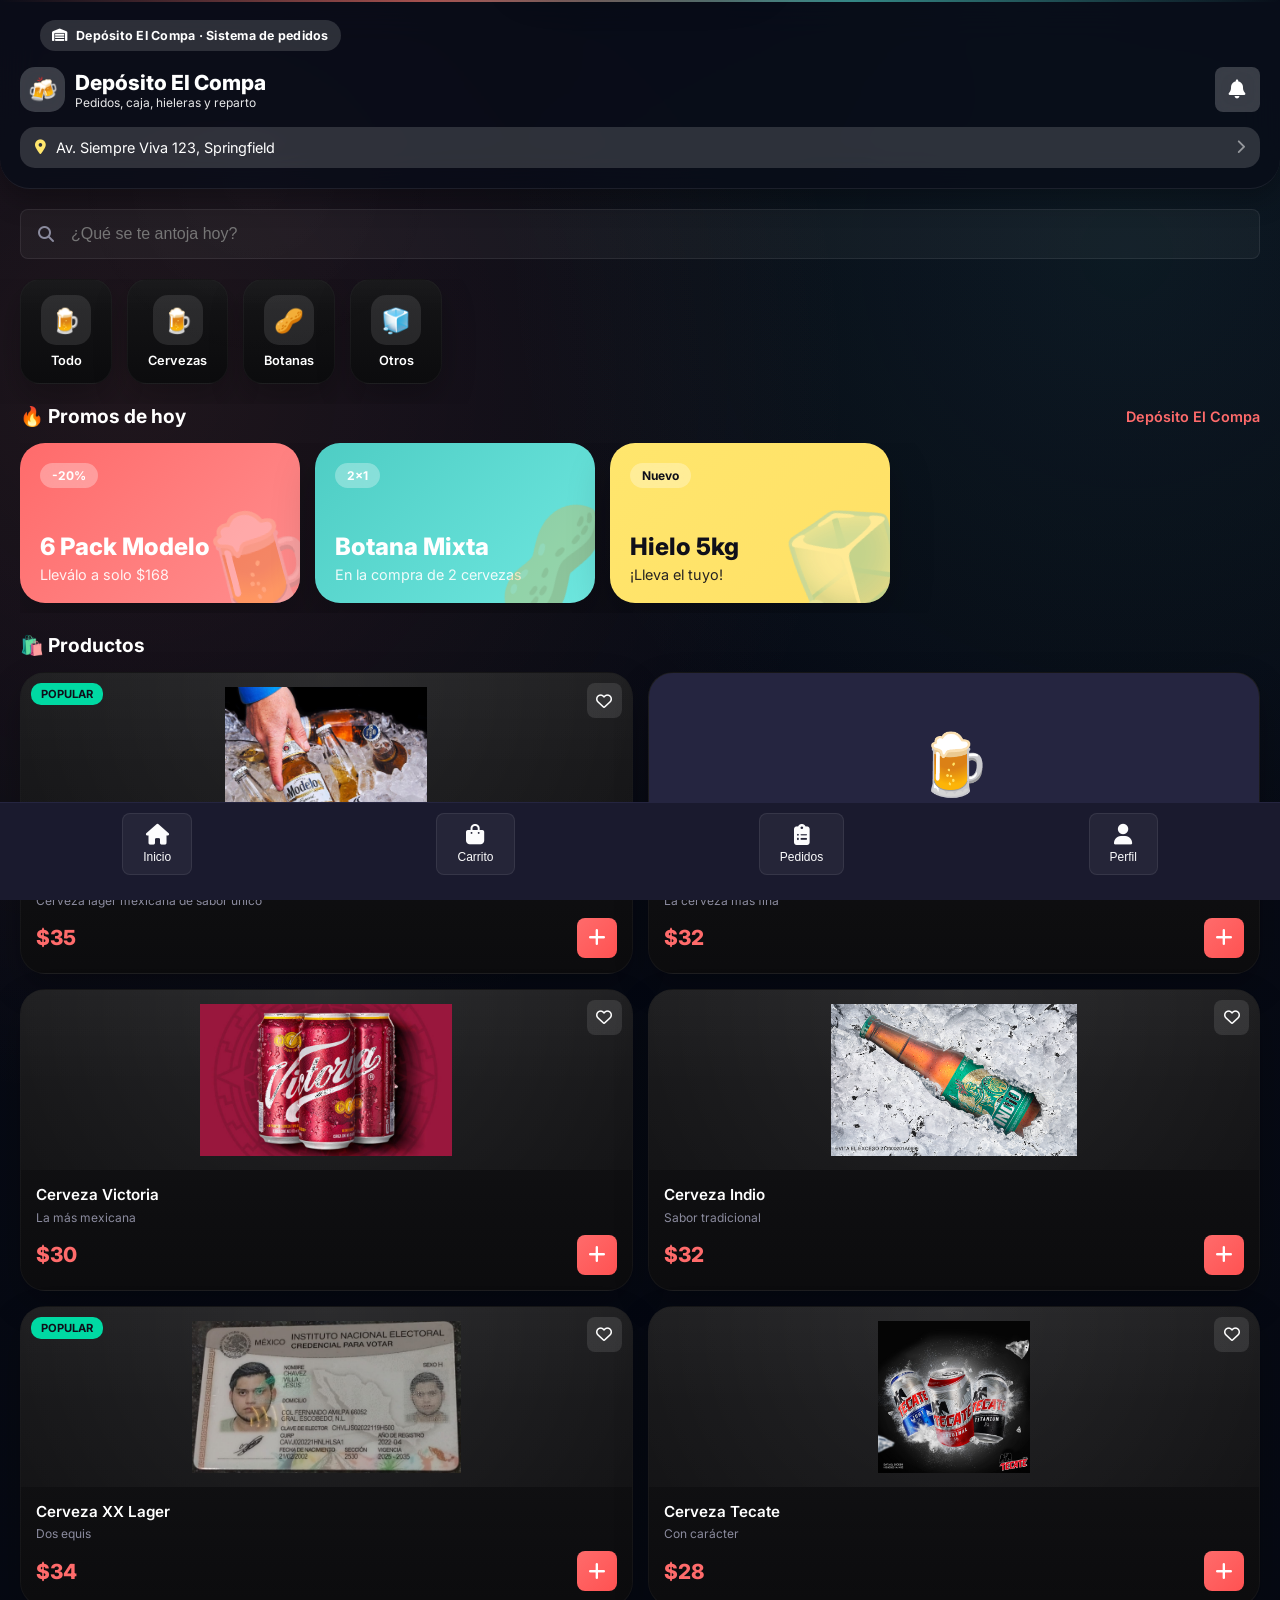
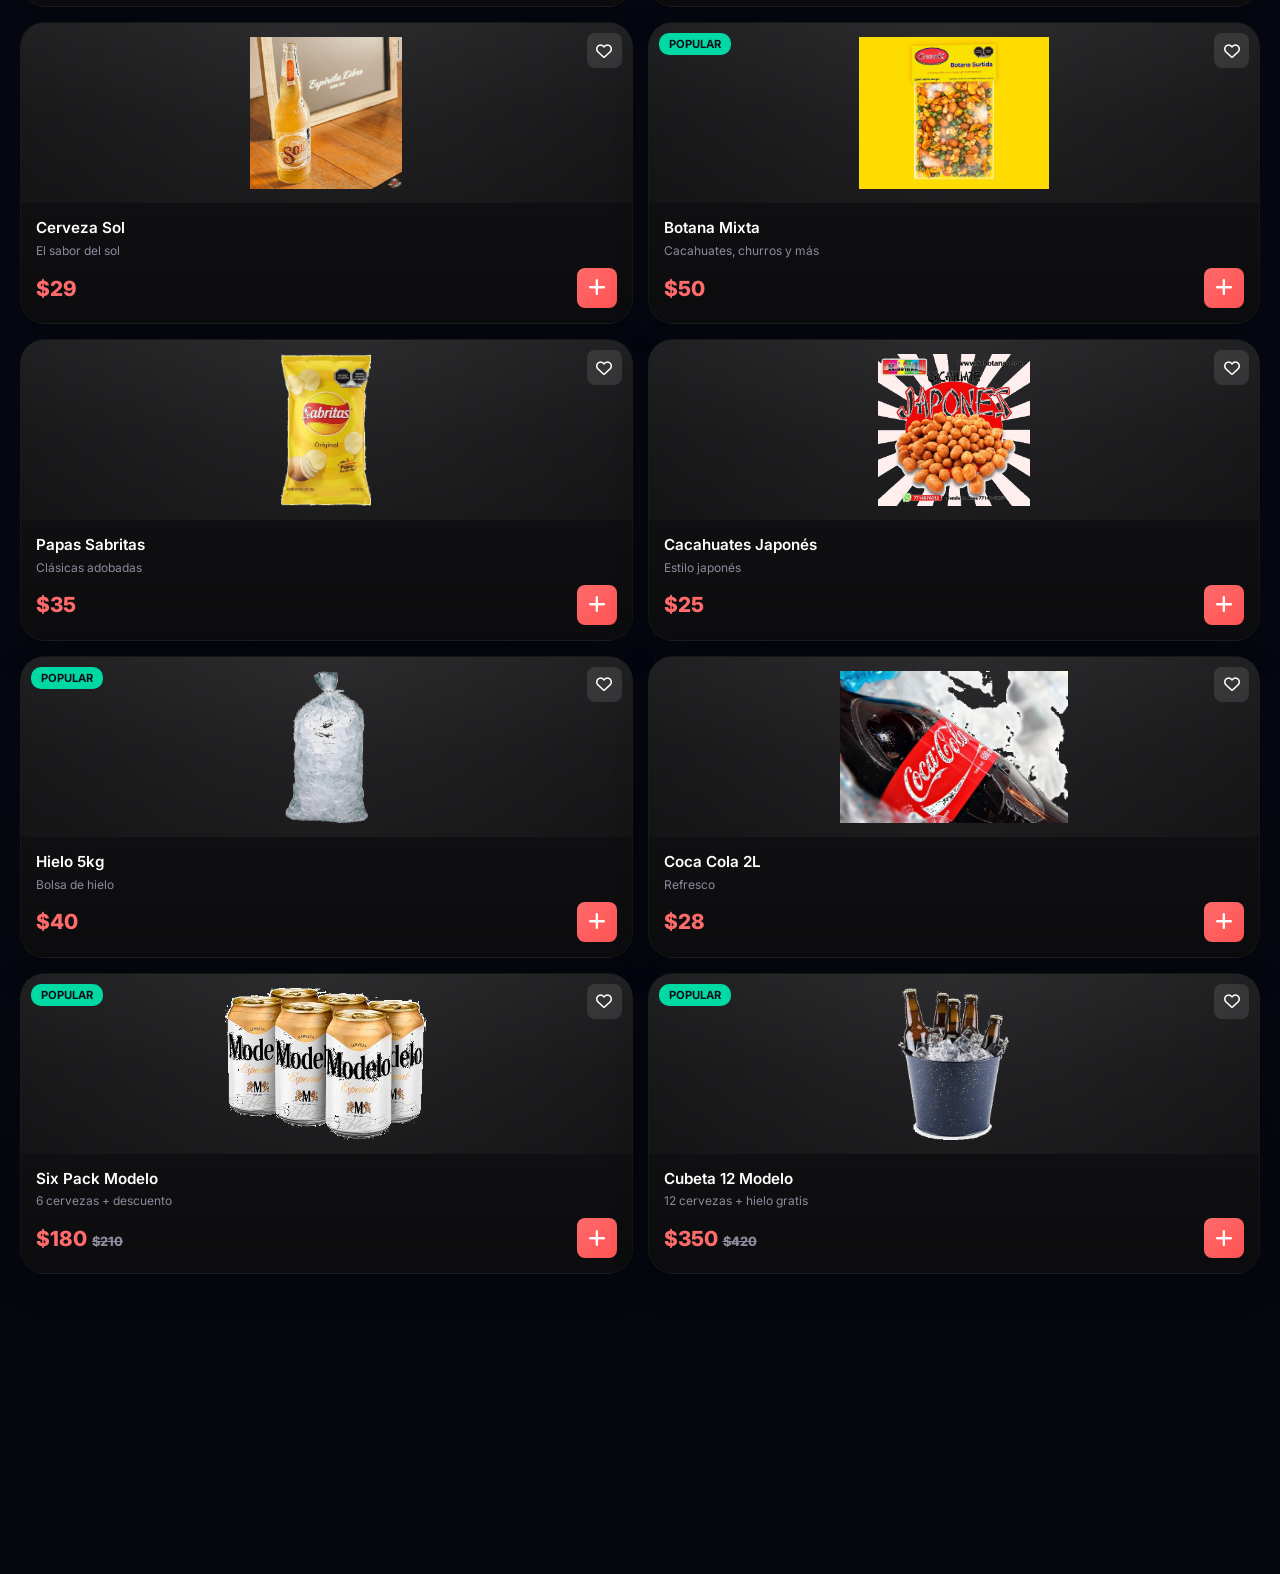
==== commit 1512b210: "Stabilize e2e flows and product CRUD fallback" ====
--- a/index.html
+++ b/index.html
@@ -27,7 +27,7 @@
             --shadow: 0 10px 40px rgba(255, 107, 107, 0.3);
         }
         * { margin: 0; padding: 0; box-sizing: border-box; -webkit-tap-highlight-color: transparent; }
-        body { font-family: 'Inter', sans-serif; background: var(--dark); color: var(--light); min-height: 100vh; overflow-x: hidden; padding-bottom: 100px; }
+        body { font-family: 'Inter', sans-serif; background: var(--dark); color: var(--light); min-height: 100vh; overflow-x: hidden; padding-bottom: 180px; }
         @keyframes slideUp { from { transform: translateY(100%); opacity: 0; } to { transform: translateY(0); opacity: 1; } }
         @keyframes fadeIn { from { opacity: 0; } to { opacity: 1; } }
         @keyframes pulse { 0%, 100% { transform: scale(1); } 50% { transform: scale(1.05); } }
@@ -67,7 +67,7 @@
         .promo-content h3 { font-size: 1.5rem; font-weight: 800; margin-bottom: 5px; }
         .promo-content p { font-size: 0.9rem; opacity: 0.9; }
         .promo-img { position: absolute; right: -20px; bottom: -20px; font-size: 100px; opacity: 0.3; transform: rotate(-15deg); }
-        .products-section { padding: 0 20px; }
+        .products-section { padding: 0 20px 120px; }
         .products-grid { display: grid; grid-template-columns: repeat(2, 1fr); gap: 15px; }
         .product-card { background: var(--dark-light); border-radius: 25px; overflow: hidden; position: relative; animation: fadeIn 0.5s ease; cursor: pointer; box-shadow: 0 10px 30px rgba(0,0,0,0.18); }
         .product-image { height: 180px; padding: 14px; background: radial-gradient(circle at top, rgba(255,255,255,0.08), rgba(255,255,255,0.02)); display: flex; align-items: center; justify-content: center; position: relative; overflow: hidden; }
--- a/css/deposito-saas.css
+++ b/css/deposito-saas.css
@@ -1,24 +1,24 @@
 :root {
-  --saas-bg: #070a13;
-  --saas-bg-soft: #0d1322;
-  --saas-panel: rgba(16, 21, 36, 0.86);
-  --saas-panel-strong: rgba(20, 26, 44, 0.96);
-  --saas-border: rgba(255, 255, 255, 0.08);
-  --saas-border-strong: rgba(255, 255, 255, 0.16);
-  --saas-text: #f4f7ff;
-  --saas-muted: #9aa4c7;
-  --saas-primary: #ff7a6f;
-  --saas-primary-2: #ff9b73;
-  --saas-secondary: #5ad3c7;
+  --saas-bg: #0a0a0b;
+  --saas-bg-soft: #0f1012;
+  --saas-panel: rgba(17, 17, 19, 0.90);
+  --saas-panel-strong: rgba(22, 22, 24, 0.98);
+  --saas-border: rgba(255, 255, 255, 0.04);
+  --saas-border-strong: rgba(255, 255, 255, 0.08);
+  --saas-text: #fcfcfd;
+  --saas-muted: #a0a0a3;
+  --saas-primary: #3e63dd;
+  --saas-primary-2: #5b7cff;
+  --saas-secondary: #c4a05f;
   --saas-success: #32d39b;
   --saas-warning: #f5c451;
   --saas-danger: #ff7f8f;
   --saas-shadow: 0 24px 70px rgba(0, 0, 0, 0.38);
   --saas-shadow-soft: 0 14px 34px rgba(0, 0, 0, 0.24);
-  --saas-radius-xl: 30px;
+  --saas-radius-xl: 28px;
   --saas-radius-lg: 22px;
-  --saas-radius-md: 16px;
-  --saas-radius-sm: 12px;
+  --saas-radius-md: 8px;
+  --saas-radius-sm: 4px;
 }
 
 html {
@@ -28,17 +28,25 @@
 body {
   color: var(--saas-text);
   background:
-    radial-gradient(circle at 12% 12%, rgba(255, 122, 111, 0.10), transparent 24%),
-    radial-gradient(circle at 85% 10%, rgba(90, 211, 199, 0.08), transparent 22%),
-    radial-gradient(circle at 50% 100%, rgba(255, 155, 115, 0.05), transparent 30%),
+    radial-gradient(circle at 12% 12%, rgba(62, 99, 221, 0.12), transparent 24%),
+    radial-gradient(circle at 85% 10%, rgba(196, 160, 95, 0.10), transparent 22%),
+    radial-gradient(circle at 50% 100%, rgba(91, 124, 255, 0.05), transparent 30%),
     linear-gradient(180deg, var(--saas-bg) 0%, var(--saas-bg-soft) 100%) !important;
   background-attachment: fixed;
   min-height: 100vh;
 }
 
 body::before {
+  content: "";
+  position: fixed;
+  inset: 0;
+  pointer-events: none;
+  background-image:
+    linear-gradient(rgba(255, 255, 255, 0.03) 1px, transparent 1px),
+    linear-gradient(90deg, rgba(255, 255, 255, 0.03) 1px, transparent 1px);
+  background-size: 64px 64px;
+  mask-image: linear-gradient(to bottom, rgba(0, 0, 0, 0.25), transparent 88%);
   opacity: 0.14;
-  background-size: 64px 64px;
 }
 
 body::after {
@@ -49,11 +57,11 @@
   background:
     radial-gradient(circle at 20% 20%, rgba(255,255,255,0.04), transparent 18%),
     radial-gradient(circle at 80% 0%, rgba(255,255,255,0.03), transparent 16%);
-  opacity: 0.5;
+  opacity: 0.45;
 }
 
 body::selection {
-  background: rgba(255, 122, 111, 0.26);
+  background: rgba(62, 99, 221, 0.26);
   color: #fff;
 }
 
@@ -119,8 +127,7 @@
 .payment-method,
 .category-chip,
 .login-card {
-  background:
-    linear-gradient(180deg, rgba(20, 25, 41, 0.98), rgba(12, 16, 28, 0.98)) !important;
+  background: linear-gradient(180deg, rgba(22, 22, 24, 0.98), rgba(12, 12, 14, 0.98)) !important;
   border: 1px solid var(--saas-border) !important;
   box-shadow: var(--saas-shadow-soft) !important;
   position: relative;
@@ -149,28 +156,7 @@
   inset: 0;
   pointer-events: none;
   background: linear-gradient(180deg, rgba(255,255,255,0.06), transparent 32%);
-  opacity: 0.45;
-}
-
-.card > *,
-.panel > *,
-.modal-content > *,
-.sheet > *,
-.section > *,
-.section-card > *,
-.card-shell > *,
-.stat > *,
-.stat-card > *,
-.product-card > *,
-.order-history-item > *,
-.order > *,
-.manual > *,
-.menu-item > *,
-.payment-method > *,
-.category-chip > *,
-.login-card > * {
-  position: relative;
-  z-index: 1;
+  opacity: 0.35;
 }
 
 .card:hover,
@@ -192,7 +178,7 @@
 select,
 textarea {
   background: rgba(255, 255, 255, 0.04) !important;
-  border: 1px solid rgba(255, 255, 255, 0.10) !important;
+  border: 1px solid rgba(255, 255, 255, 0.08) !important;
   color: var(--saas-text) !important;
   border-radius: var(--saas-radius-md) !important;
 }
@@ -200,8 +186,8 @@
 input:focus,
 select:focus,
 textarea:focus {
-  border-color: rgba(255, 122, 111, 0.72) !important;
-  box-shadow: 0 0 0 4px rgba(255, 122, 111, 0.12) !important;
+  border-color: rgba(62, 99, 221, 0.66) !important;
+  box-shadow: 0 0 0 4px rgba(62, 99, 221, 0.12) !important;
   background: rgba(255, 255, 255, 0.06) !important;
 }
 
@@ -218,7 +204,7 @@
 .mini,
 .nav-item,
 .tab {
-  border-radius: 14px !important;
+  border-radius: 8px !important;
 }
 
 .btn,
@@ -245,7 +231,7 @@
 }
 
 .tab.active {
-  box-shadow: 0 10px 24px rgba(255, 122, 111, 0.22) !important;
+  box-shadow: 0 10px 24px rgba(62, 99, 221, 0.22) !important;
 }
 
 .btn-loading::before,
@@ -257,74 +243,3 @@
 .busy::after {
   background: linear-gradient(90deg, transparent, rgba(255,255,255,.14), transparent) !important;
 }
-
-.pulse {
-  box-shadow: 0 0 0 0 rgba(90, 211, 199, 0.75) !important;
-}
-
-.toast {
-  border: 1px solid rgba(255,255,255,.10) !important;
-  box-shadow: var(--saas-shadow) !important;
-}
-
-.empty,
-.empty-state {
-  background: rgba(255,255,255,0.02) !important;
-  border: 1px dashed rgba(255,255,255,0.12) !important;
-  color: var(--saas-muted) !important;
-}
-
-.app-header,
-.bar,
-header {
-  background: rgba(10, 13, 23, 0.84) !important;
-  border-bottom: 1px solid rgba(255,255,255,0.08) !important;
-  backdrop-filter: blur(20px);
-  box-shadow: 0 10px 28px rgba(0,0,0,.28);
-}
-
-.app-header,
-.profile-header,
-.hero-main,
-.manual-summary {
-  position: relative;
-  overflow: hidden;
-}
-
-.app-header::after,
-.profile-header::after,
-.hero-main::after,
-.manual-summary::after {
-  content: "";
-  position: absolute;
-  inset: auto -10% -40% auto;
-  width: 220px;
-  height: 220px;
-  border-radius: 50%;
-  background: radial-gradient(circle, rgba(255,122,111,.16), transparent 68%);
-  pointer-events: none;
-}
-
-.floating-cart {
-  box-shadow: 0 18px 44px rgba(255, 122, 111, 0.18) !important;
-}
-
-.progress-step.active .step-dot,
-.progress-step.completed .step-dot,
-.step-dot {
-  transition: transform 180ms ease, box-shadow 180ms ease, background-color 180ms ease;
-}
-
-.progress-step.active .step-dot {
-  box-shadow: 0 0 0 4px rgba(255, 122, 111, 0.16) !important;
-}
-
-.section-title,
-.title strong,
-.brand h1,
-.hero-main h2,
-.login-card h2,
-.card h2,
-.card h3 {
-  letter-spacing: -0.02em;
-}
